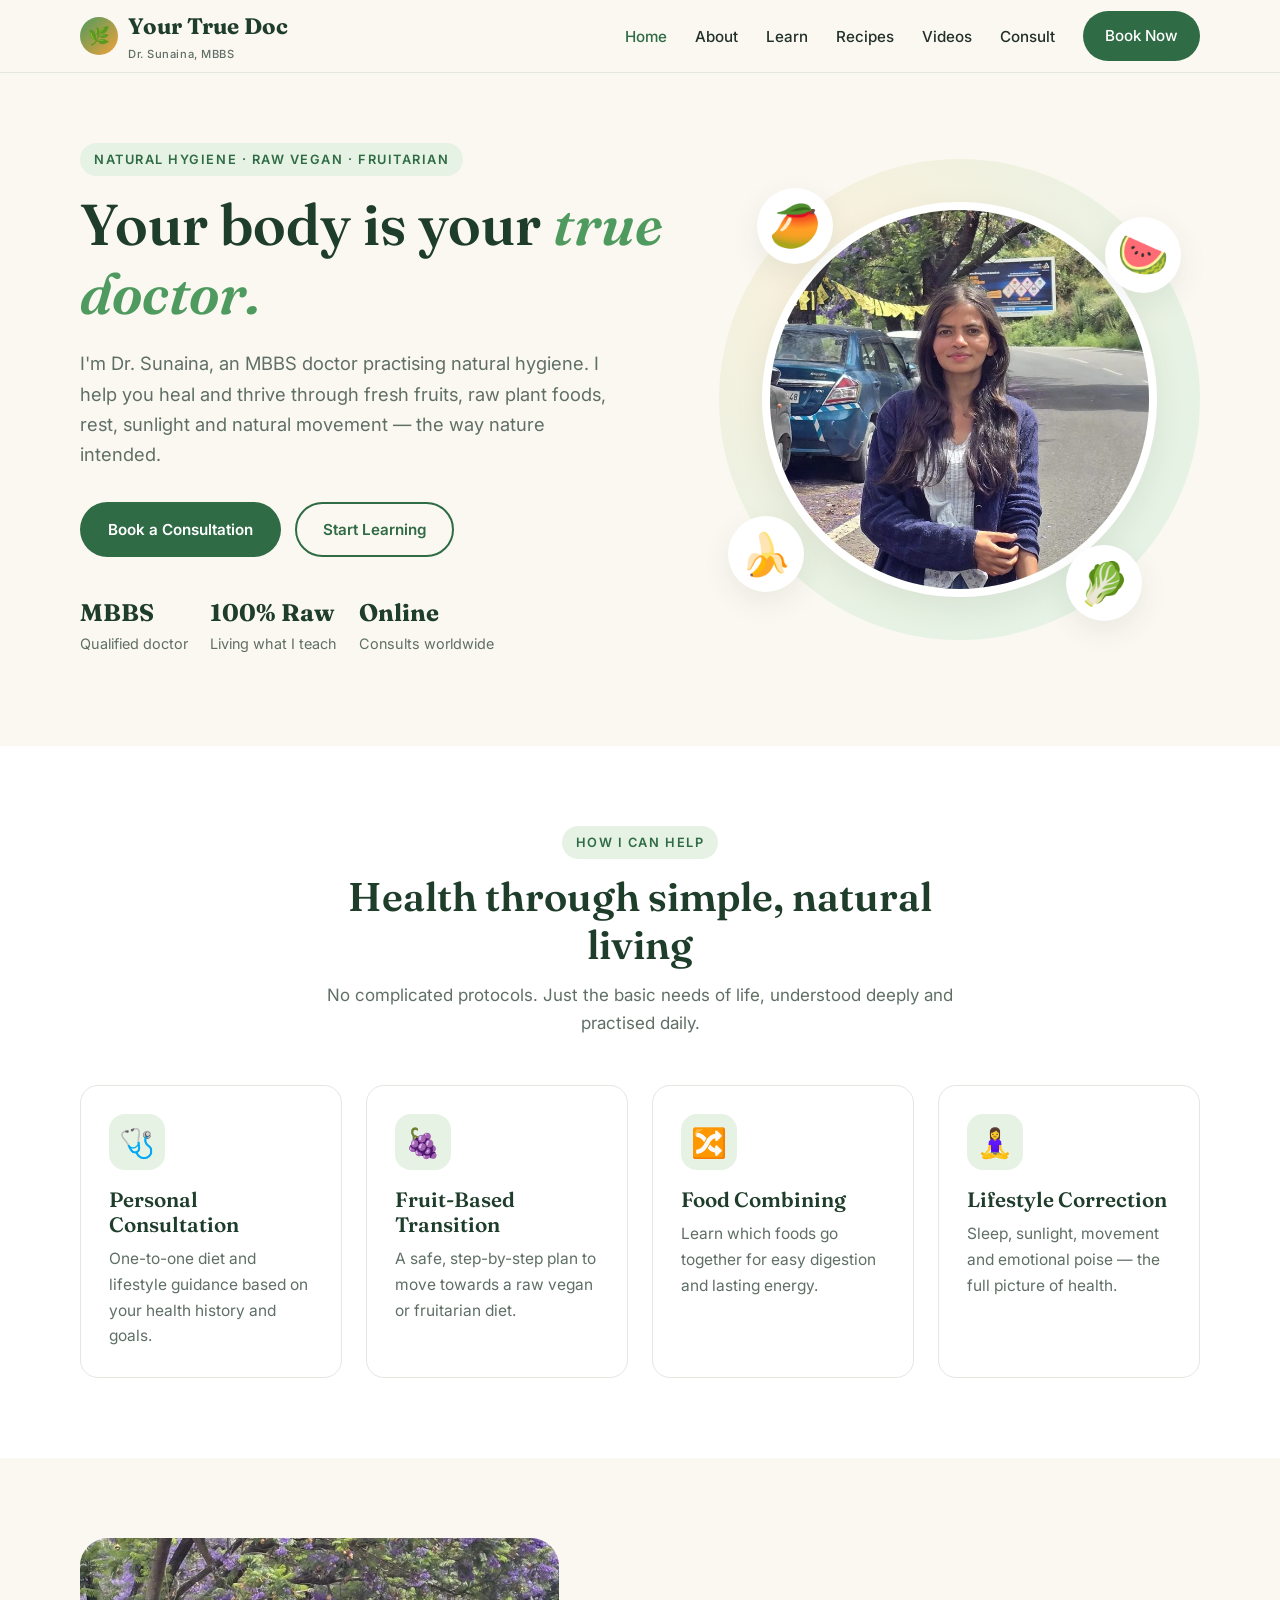
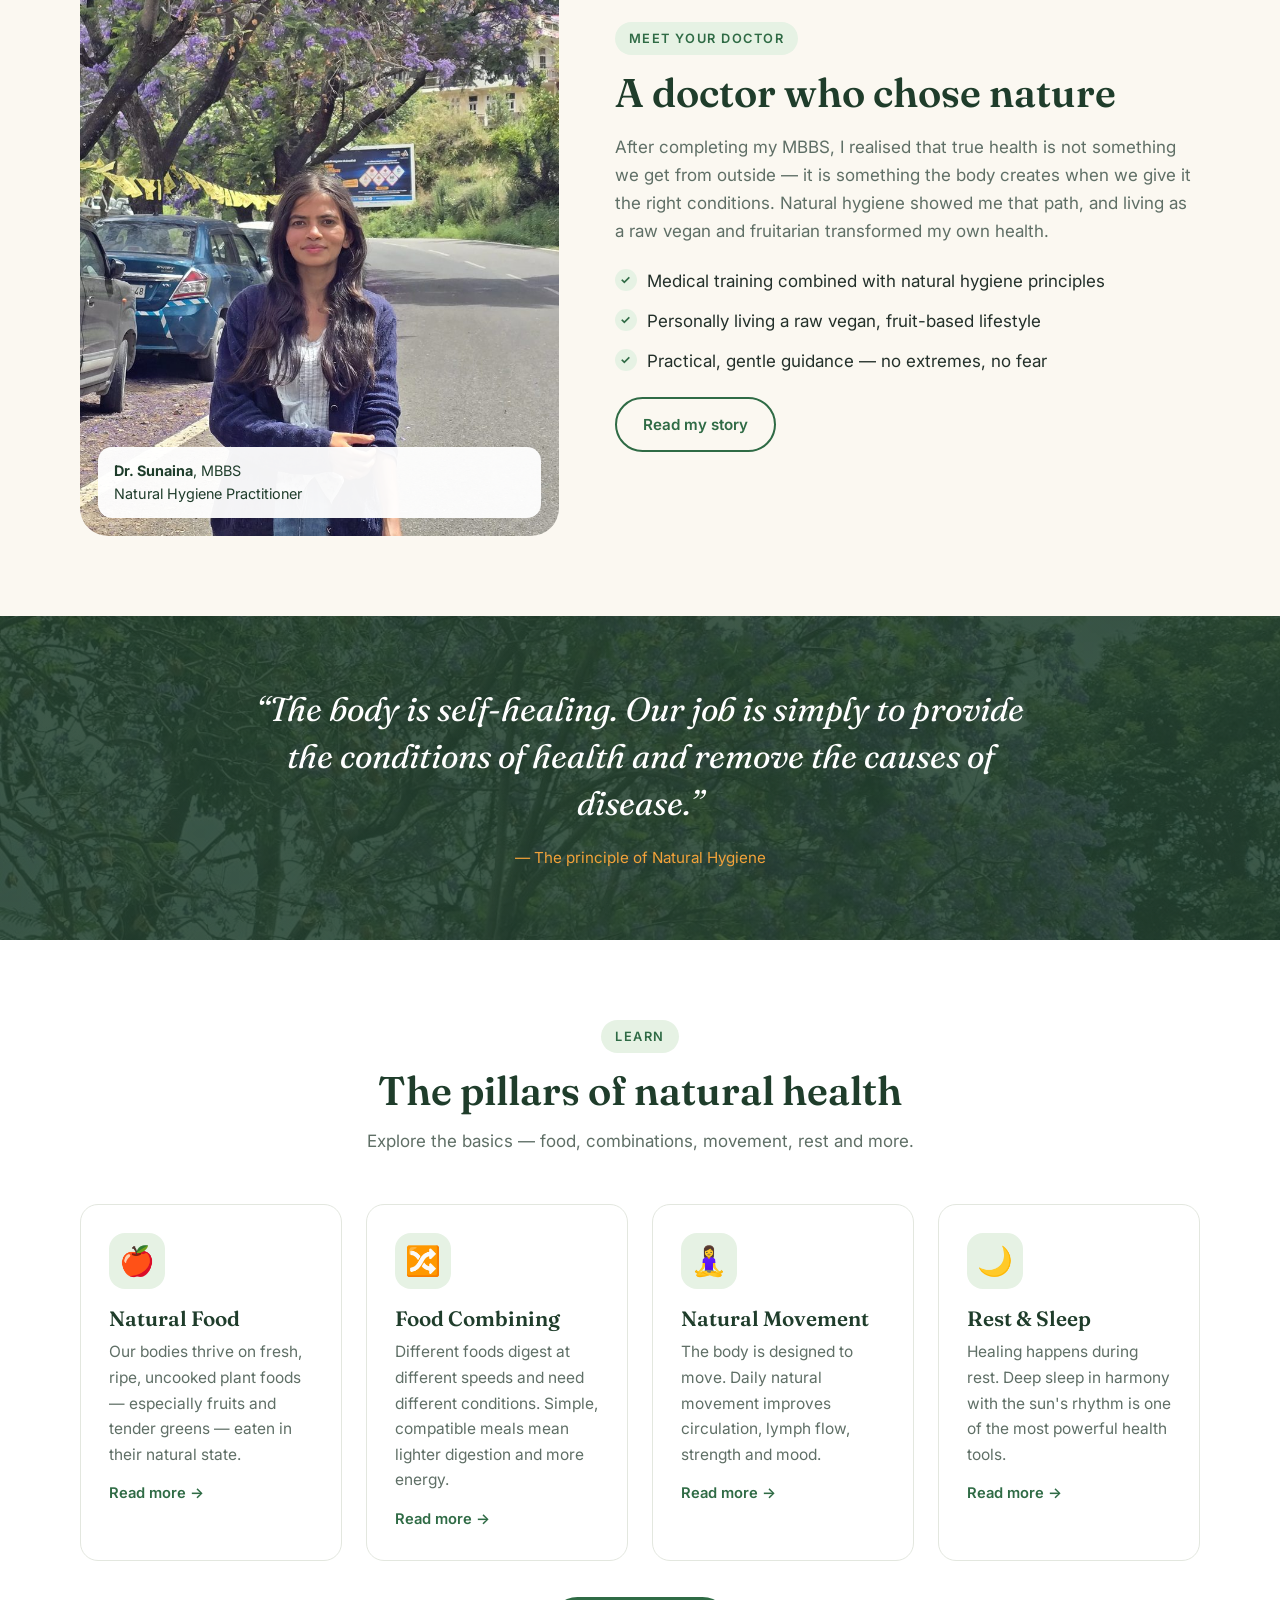
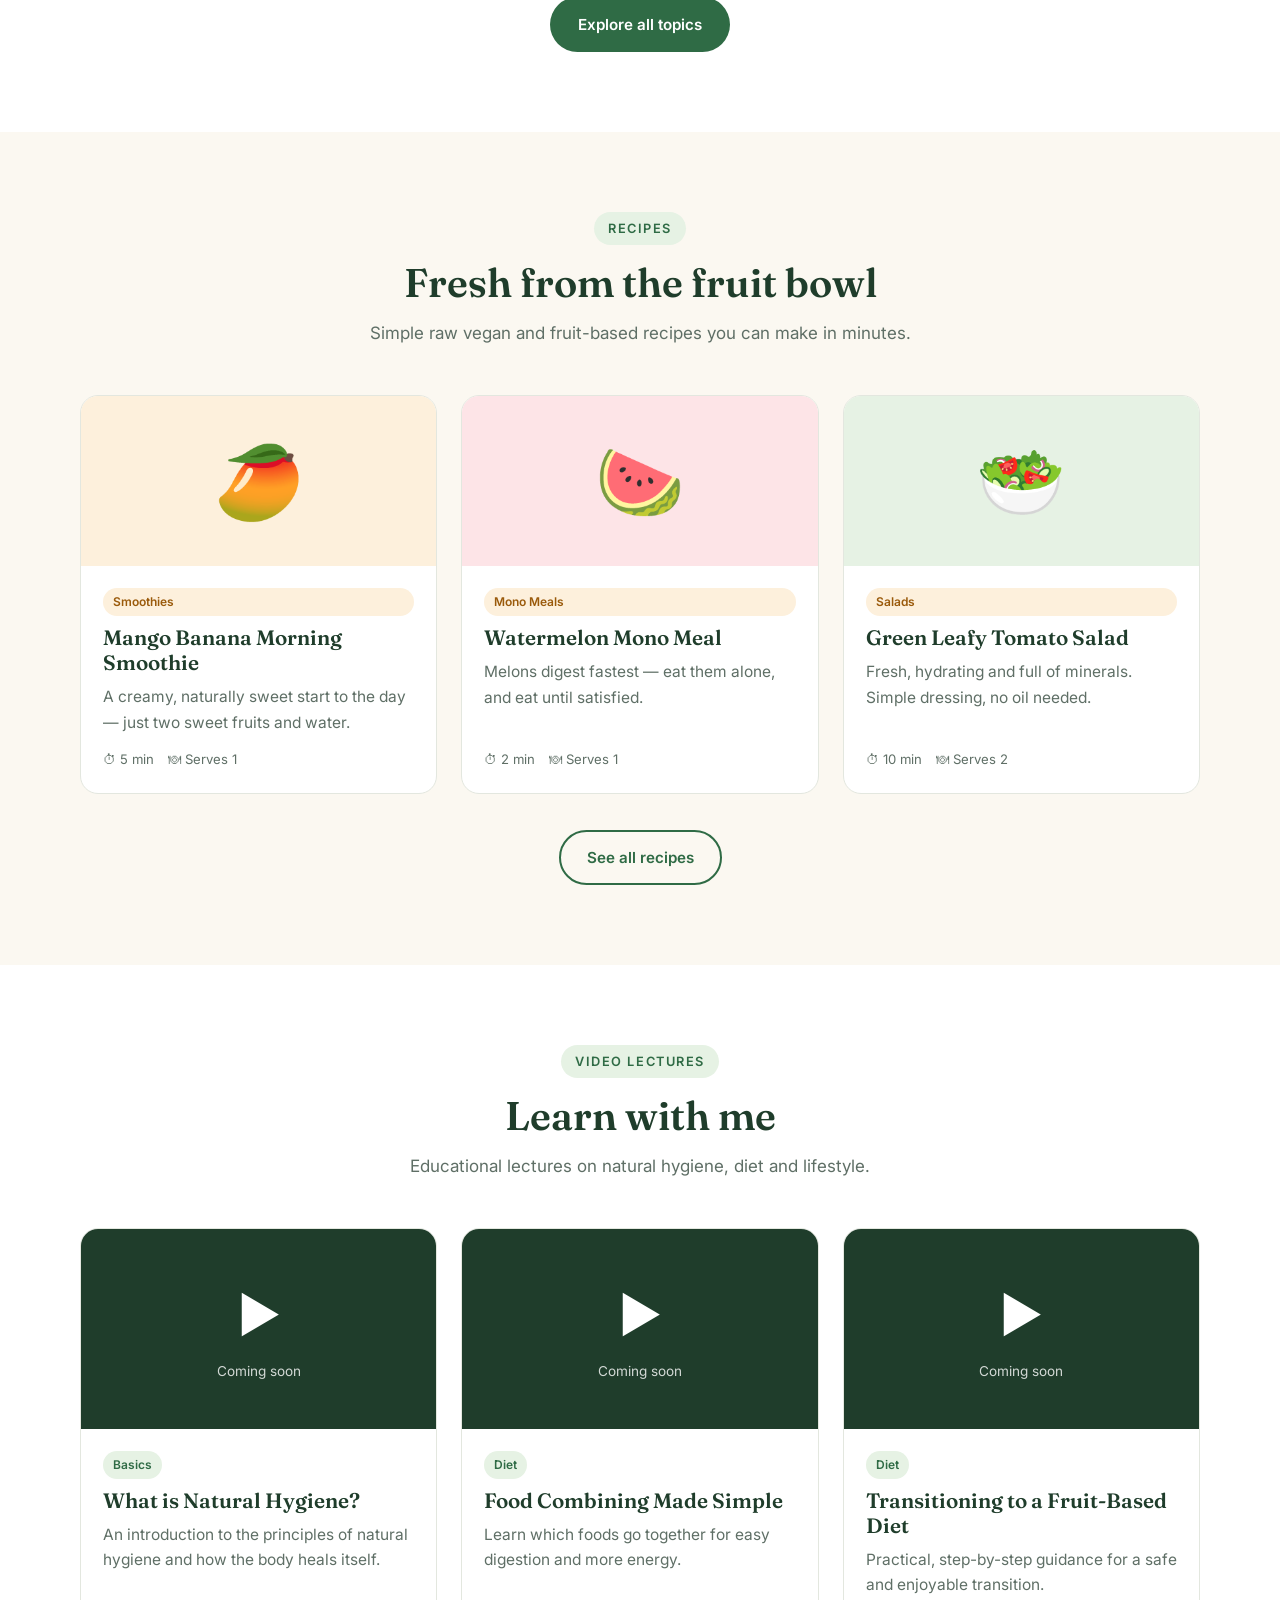
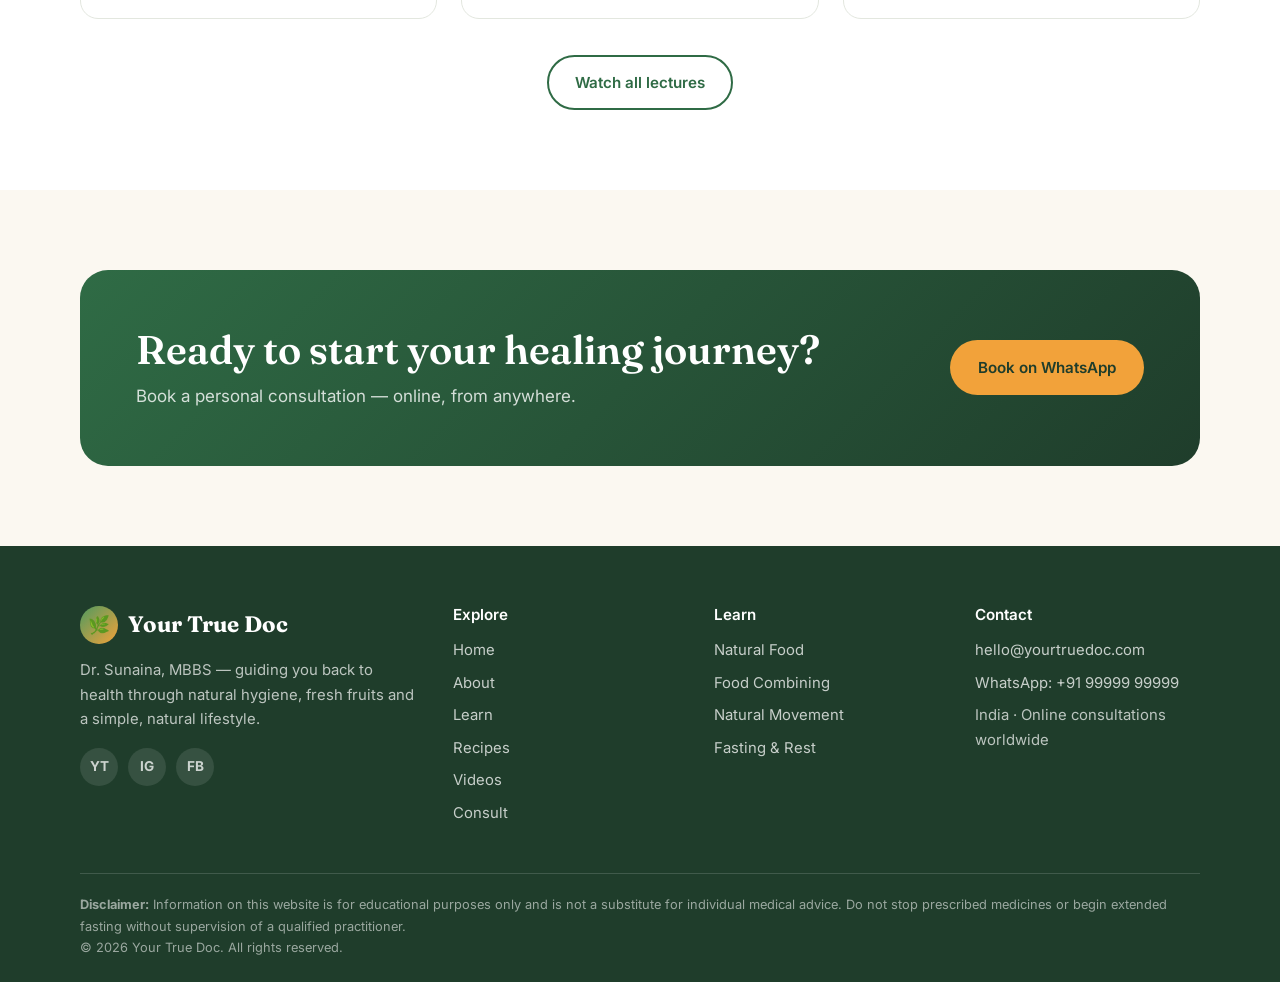
==== index.html @ 09e54a7e "Your True Doc website with GitHub Pages deploy Co-Authored-By: Claude Opus 5.5 <noreply@anthropic.co" ====
<!DOCTYPE html>
<html lang="en">
<head>
<meta charset="UTF-8">
<meta name="viewport" content="width=device-width, initial-scale=1.0">
<title>Your True Doc — Dr. Sunaina | Natural Hygiene & Raw Vegan Living</title>
<meta name="description" content="Dr. Sunaina, MBBS — natural hygiene practitioner guiding you to health with fruits, raw vegan food, food combining and a natural lifestyle.">
<meta property="og:title" content="Your True Doc — Dr. Sunaina | Natural Hygiene & Raw Vegan Living">
<meta property="og:description" content="Dr. Sunaina, MBBS — natural hygiene practitioner guiding you to health with fruits, raw vegan food, food combining and a natural lifestyle.">
<meta property="og:image" content="assets/sunaina.jpg">
<link rel="icon" href="data:image/svg+xml,<svg xmlns=%22http://www.w3.org/2000/svg%22 viewBox=%220 0 100 100%22><text y=%22.9em%22 font-size=%2290%22>🌿</text></svg>">
<link rel="preconnect" href="https://fonts.googleapis.com">
<link rel="preconnect" href="https://fonts.gstatic.com" crossorigin>
<link href="https://fonts.googleapis.com/css2?family=Fraunces:ital,opsz,wght@0,9..144,500;0,9..144,600;0,9..144,700;1,9..144,500&family=Inter:wght@400;500;600;700&display=swap" rel="stylesheet">
<link rel="stylesheet" href="css/style.css">
</head>
<body data-page="home">
<header id="site-header"></header>

<section class="hero">
  <div class="container hero-grid">
    <div>
      <span class="eyebrow">Natural Hygiene · Raw Vegan · Fruitarian</span>
      <h1>Your body is your <span>true doctor.</span></h1>
      <p class="lead">I'm Dr. Sunaina, an MBBS doctor practising natural hygiene. I help you heal and thrive through fresh fruits, raw plant foods, rest, sunlight and natural movement — the way nature intended.</p>
      <div class="hero-actions">
        <a data-wa class="btn btn-primary">Book a Consultation</a>
        <a href="learn.html" class="btn btn-outline">Start Learning</a>
      </div>
      <div class="hero-badges">
        <div><strong>MBBS</strong>Qualified doctor</div>
        <div><strong>100% Raw</strong>Living what I teach</div>
        <div><strong>Online</strong>Consults worldwide</div>
      </div>
    </div>
    <div class="hero-art">
      <img src="assets/sunaina-round.jpg" alt="Dr. Sunaina" style="width:82%;aspect-ratio:1;object-fit:cover;border-radius:50%;border:8px solid #fff;box-shadow:var(--shadow)">
      <div class="floating">🥭</div>
      <div class="floating">🍉</div>
      <div class="floating">🍌</div>
      <div class="floating">🥬</div>
    </div>
  </div>
</section>

<section class="section alt">
  <div class="container">
    <div class="section-head">
      <span class="eyebrow">How I can help</span>
      <h2>Health through simple, natural living</h2>
      <p>No complicated protocols. Just the basic needs of life, understood deeply and practised daily.</p>
    </div>
    <div class="grid grid-4">
      <div class="card"><div class="icon">🩺</div><h3>Personal Consultation</h3><p>One-to-one diet and lifestyle guidance based on your health history and goals.</p></div>
      <div class="card"><div class="icon">🍇</div><h3>Fruit-Based Transition</h3><p>A safe, step-by-step plan to move towards a raw vegan or fruitarian diet.</p></div>
      <div class="card"><div class="icon">🔀</div><h3>Food Combining</h3><p>Learn which foods go together for easy digestion and lasting energy.</p></div>
      <div class="card"><div class="icon">🧘‍♀️</div><h3>Lifestyle Correction</h3><p>Sleep, sunlight, movement and emotional poise — the full picture of health.</p></div>
    </div>
  </div>
</section>

<section class="section">
  <div class="container split">
    <div class="portrait"><img src="assets/sunaina.jpg" alt="Dr. Sunaina under jacaranda trees">
      <div class="tag"><strong>Dr. Sunaina</strong>, MBBS<br>Natural Hygiene Practitioner</div>
    </div>
    <div>
      <span class="eyebrow">Meet your doctor</span>
      <h2>A doctor who chose nature</h2>
      <p style="margin-top:16px">After completing my MBBS, I realised that true health is not something we get from outside — it is something the body creates when we give it the right conditions. Natural hygiene showed me that path, and living as a raw vegan and fruitarian transformed my own health.</p>
      <ul class="checklist">
        <li>Medical training combined with natural hygiene principles</li>
        <li>Personally living a raw vegan, fruit-based lifestyle</li>
        <li>Practical, gentle guidance — no extremes, no fear</li>
      </ul>
      <a href="about.html" class="btn btn-outline">Read my story</a>
    </div>
  </div>
</section>

<section class="quote-band" style="background:linear-gradient(rgba(31,61,43,.86),rgba(31,61,43,.86)),url(assets/jacaranda.jpg) center/cover">
  <div class="container">
    <blockquote>“The body is self-healing. Our job is simply to provide the conditions of health and remove the causes of disease.”</blockquote>
    <cite>— The principle of Natural Hygiene</cite>
  </div>
</section>

<section class="section alt">
  <div class="container">
    <div class="section-head">
      <span class="eyebrow">Learn</span>
      <h2>The pillars of natural health</h2>
      <p>Explore the basics — food, combinations, movement, rest and more.</p>
    </div>
    <div class="grid grid-4" id="topic-grid" data-limit="4"></div>
    <div style="text-align:center;margin-top:36px"><a href="learn.html" class="btn btn-primary">Explore all topics</a></div>
  </div>
</section>

<section class="section">
  <div class="container">
    <div class="section-head">
      <span class="eyebrow">Recipes</span>
      <h2>Fresh from the fruit bowl</h2>
      <p>Simple raw vegan and fruit-based recipes you can make in minutes.</p>
    </div>
    <div class="grid grid-3" id="recipe-grid" data-limit="3"></div>
    <div style="text-align:center;margin-top:36px"><a href="recipes.html" class="btn btn-outline">See all recipes</a></div>
  </div>
</section>

<section class="section alt">
  <div class="container">
    <div class="section-head">
      <span class="eyebrow">Video lectures</span>
      <h2>Learn with me</h2>
      <p>Educational lectures on natural hygiene, diet and lifestyle.</p>
    </div>
    <div class="grid grid-3" id="video-grid" data-limit="3"></div>
    <div style="text-align:center;margin-top:36px"><a href="videos.html" class="btn btn-outline">Watch all lectures</a></div>
  </div>
</section>

<section class="section">
  <div class="container">
    <div class="cta">
      <div><h2>Ready to start your healing journey?</h2><p>Book a personal consultation — online, from anywhere.</p></div>
      <a data-wa class="btn btn-mango">Book on WhatsApp</a>
    </div>
  </div>
</section>

<footer id="site-footer"></footer>
<script src="js/content.js"></script>
<script src="js/main.js"></script>
</body>
</html>
---- css/style.css ----
:root {
  --green-900: #1f3d2b;
  --green-700: #2f6b45;
  --green-500: #4f9a5f;
  --green-100: #e6f2e4;
  --mango: #f2a23a;
  --mango-100: #fdf0dc;
  --berry: #c2415d;
  --cream: #fbf8f1;
  --white: #ffffff;
  --ink: #23302a;
  --muted: #5f6f66;
  --line: #e3e7df;
  --radius: 18px;
  --shadow: 0 10px 30px rgba(31, 61, 43, 0.08);
  --max: 1160px;
}

* { box-sizing: border-box; margin: 0; padding: 0; }
html { scroll-behavior: smooth; }
body {
  font-family: "Inter", system-ui, -apple-system, sans-serif;
  color: var(--ink);
  background: var(--cream);
  line-height: 1.65;
  font-size: 17px;
}
img { max-width: 100%; display: block; }
a { color: var(--green-700); text-decoration: none; }
a:hover { color: var(--green-900); }
h1, h2, h3, h4 { font-family: "Fraunces", Georgia, serif; color: var(--green-900); line-height: 1.2; font-weight: 600; }
h1 { font-size: clamp(2.2rem, 5vw, 3.6rem); }
h2 { font-size: clamp(1.7rem, 3.5vw, 2.5rem); }
h3 { font-size: 1.3rem; }
p { color: var(--muted); }

.container { max-width: var(--max); margin: 0 auto; padding: 0 20px; }
.section { padding: 80px 0; }
.section.alt { background: var(--white); }
.section-head { text-align: center; max-width: 680px; margin: 0 auto 48px; }
.section-head p { margin-top: 12px; }
.eyebrow {
  display: inline-block; font-size: 0.8rem; letter-spacing: 0.12em; text-transform: uppercase;
  color: var(--green-700); background: var(--green-100); padding: 6px 14px; border-radius: 999px; margin-bottom: 14px; font-weight: 600;
}

/* Header */
.site-header {
  position: sticky; top: 0; z-index: 50; background: rgba(251, 248, 241, 0.92);
  backdrop-filter: blur(10px); border-bottom: 1px solid var(--line);
}
.nav { display: flex; align-items: center; justify-content: space-between; height: 72px; }
.logo { display: flex; align-items: center; gap: 10px; font-family: "Fraunces", serif; font-size: 1.4rem; font-weight: 700; color: var(--green-900); }
.logo-mark {
  width: 38px; height: 38px; border-radius: 50%; display: grid; place-items: center;
  background: linear-gradient(135deg, var(--green-500), var(--mango)); color: #fff; font-size: 1.1rem;
}
.logo small { display: block; font-family: "Inter", sans-serif; font-size: 0.7rem; font-weight: 500; color: var(--muted); letter-spacing: 0.05em; }
.nav-links { display: flex; gap: 28px; list-style: none; align-items: center; }
.nav-links a { color: var(--ink); font-weight: 500; font-size: 0.95rem; }
.nav-links a.active, .nav-links a:hover { color: var(--green-700); }
.nav-toggle { display: none; background: none; border: 0; font-size: 1.6rem; cursor: pointer; color: var(--green-900); }

/* Buttons */
.btn {
  display: inline-flex; align-items: center; gap: 8px; padding: 13px 26px; border-radius: 999px;
  font-weight: 600; font-size: 0.95rem; border: 2px solid transparent; cursor: pointer; transition: 0.2s; font-family: inherit;
}
.btn-primary { background: var(--green-700); color: #fff; }
.btn-primary:hover { background: var(--green-900); color: #fff; }
.btn-outline { border-color: var(--green-700); color: var(--green-700); background: transparent; }
.btn-outline:hover { background: var(--green-700); color: #fff; }
.btn-mango { background: var(--mango); color: var(--green-900); }
.btn-mango:hover { background: #e08f22; color: var(--green-900); }

/* Hero */
.hero { padding: 70px 0 90px; overflow: hidden; }
.hero-grid { display: grid; grid-template-columns: 1.1fr 0.9fr; gap: 50px; align-items: center; }
.hero h1 span { color: var(--green-500); font-style: italic; }
.hero p.lead { font-size: 1.15rem; margin: 20px 0 32px; max-width: 540px; }
.hero-actions { display: flex; gap: 14px; flex-wrap: wrap; }
.hero-badges { display: flex; gap: 22px; margin-top: 36px; flex-wrap: wrap; }
.hero-badges div { font-size: 0.9rem; color: var(--muted); }
.hero-badges strong { display: block; font-family: "Fraunces", serif; font-size: 1.5rem; color: var(--green-900); }
.hero-art {
  position: relative; aspect-ratio: 1; border-radius: 50%;
  background: radial-gradient(circle at 30% 30%, var(--mango-100), var(--green-100) 70%);
  display: grid; place-items: center;
}
.hero-art .big { font-size: clamp(6rem, 16vw, 11rem); }
.floating {
  position: absolute; font-size: 2.6rem; background: #fff; width: 76px; height: 76px; border-radius: 50%;
  display: grid; place-items: center; box-shadow: var(--shadow); animation: float 5s ease-in-out infinite;
}
.floating:nth-child(2) { top: 6%; left: 8%; }
.floating:nth-child(3) { top: 12%; right: 4%; animation-delay: 1s; }
.floating:nth-child(4) { bottom: 10%; left: 2%; animation-delay: 2s; }
.floating:nth-child(5) { bottom: 4%; right: 12%; animation-delay: 3s; }
@keyframes float { 0%, 100% { transform: translateY(0); } 50% { transform: translateY(-12px); } }

/* Page hero */
.page-hero { padding: 64px 0 48px; text-align: center; background: linear-gradient(180deg, var(--green-100), var(--cream)); }
.page-hero p { max-width: 640px; margin: 14px auto 0; font-size: 1.1rem; }

/* Cards */
.grid { display: grid; gap: 24px; }
.grid-3 { grid-template-columns: repeat(3, 1fr); }
.grid-4 { grid-template-columns: repeat(4, 1fr); }
.grid-2 { grid-template-columns: repeat(2, 1fr); }
.card {
  background: var(--white); border: 1px solid var(--line); border-radius: var(--radius); padding: 28px;
  transition: transform 0.2s, box-shadow 0.2s;
}
.card:hover { transform: translateY(-4px); box-shadow: var(--shadow); }
.card .icon {
  width: 56px; height: 56px; border-radius: 16px; display: grid; place-items: center; font-size: 1.8rem;
  background: var(--green-100); margin-bottom: 18px;
}
.card h3 { margin-bottom: 8px; }
.card p { font-size: 0.97rem; }
.card .more { display: inline-block; margin-top: 14px; font-weight: 600; font-size: 0.92rem; }

/* About split */
.split { display: grid; grid-template-columns: 0.9fr 1.1fr; gap: 56px; align-items: center; }
.portrait {
  aspect-ratio: 4 / 5; border-radius: 28px; background: linear-gradient(160deg, var(--green-500), var(--green-900));
  display: grid; place-items: center; color: #fff; text-align: center; position: relative; overflow: hidden;
}
.portrait img { width: 100%; height: 100%; object-fit: cover; }
.portrait .initials { font-family: "Fraunces", serif; font-size: 5rem; }
.portrait .tag {
  position: absolute; bottom: 18px; left: 18px; right: 18px; background: rgba(255,255,255,0.95); color: var(--green-900);
  border-radius: 14px; padding: 12px 16px; font-size: 0.9rem; text-align: left;
}
.checklist { list-style: none; margin: 22px 0; }
.checklist li { padding-left: 32px; position: relative; margin-bottom: 12px; color: var(--ink); }
.checklist li::before {
  content: "✓"; position: absolute; left: 0; top: 2px; width: 22px; height: 22px; border-radius: 50%;
  background: var(--green-100); color: var(--green-700); display: grid; place-items: center; font-size: 0.75rem; font-weight: 700;
}

/* Quote band */
.quote-band { background: var(--green-900); color: #fff; padding: 70px 0; text-align: center; }
.quote-band blockquote { font-family: "Fraunces", serif; font-size: clamp(1.4rem, 3vw, 2.1rem); max-width: 820px; margin: 0 auto; line-height: 1.4; font-style: italic; }
.quote-band cite { display: block; margin-top: 18px; color: var(--mango); font-style: normal; font-size: 0.95rem; }

/* Filters */
.filters { display: flex; gap: 10px; flex-wrap: wrap; justify-content: center; margin-bottom: 36px; }
.chip {
  padding: 9px 18px; border-radius: 999px; border: 1px solid var(--line); background: var(--white);
  cursor: pointer; font-family: inherit; font-size: 0.9rem; color: var(--ink); font-weight: 500;
}
.chip.active, .chip:hover { background: var(--green-700); color: #fff; border-color: var(--green-700); }
.search {
  display: block; width: 100%; max-width: 420px; margin: 0 auto 20px; padding: 13px 20px; border-radius: 999px;
  border: 1px solid var(--line); font-family: inherit; font-size: 1rem; background: var(--white);
}

/* Recipe cards */
.recipe-card { padding: 0; overflow: hidden; cursor: pointer; display: flex; flex-direction: column; }
.recipe-thumb { height: 170px; display: grid; place-items: center; font-size: 4.5rem; }
.recipe-body { padding: 22px; flex: 1; display: flex; flex-direction: column; }
.recipe-meta { display: flex; gap: 14px; font-size: 0.82rem; color: var(--muted); margin-top: auto; padding-top: 14px; }
.badge { display: inline-block; font-size: 0.75rem; font-weight: 600; padding: 4px 10px; border-radius: 999px; background: var(--mango-100); color: #9a5a0b; margin-bottom: 10px; }

/* Modal */
.modal { position: fixed; inset: 0; background: rgba(20, 35, 26, 0.6); display: none; place-items: center; z-index: 100; padding: 20px; }
.modal.open { display: grid; }
.modal-box { background: var(--white); border-radius: 24px; max-width: 680px; width: 100%; max-height: 90vh; overflow-y: auto; position: relative; }
.modal-close { position: absolute; top: 14px; right: 14px; border: 0; background: #fff; width: 40px; height: 40px; border-radius: 50%; font-size: 1.3rem; cursor: pointer; box-shadow: var(--shadow); }
.modal-content { padding: 30px; }
.modal-content h4 { margin: 22px 0 10px; font-size: 1.1rem; }
.modal-content ul, .modal-content ol { padding-left: 22px; color: var(--ink); }
.modal-content li { margin-bottom: 6px; }
.tip { background: var(--green-100); border-radius: 14px; padding: 14px 18px; margin-top: 20px; font-size: 0.95rem; color: var(--green-900); }

/* Learn topics */
.topic { display: grid; grid-template-columns: 90px 1fr; gap: 24px; padding: 32px; }
.topic .icon { width: 90px; height: 90px; font-size: 2.8rem; margin: 0; }
.topic ul { margin-top: 12px; padding-left: 20px; color: var(--ink); }
.topic li { margin-bottom: 6px; }

/* Food combining table */
.table-wrap { overflow-x: auto; border-radius: var(--radius); border: 1px solid var(--line); background: var(--white); }
table { width: 100%; border-collapse: collapse; min-width: 560px; }
th, td { padding: 14px 18px; text-align: left; border-bottom: 1px solid var(--line); font-size: 0.95rem; }
th { background: var(--green-100); color: var(--green-900); font-weight: 600; }
.good { color: var(--green-700); font-weight: 600; }
.ok { color: #b47208; font-weight: 600; }
.bad { color: var(--berry); font-weight: 600; }

/* Videos */
.video-card { padding: 0; overflow: hidden; }
.video-frame { aspect-ratio: 16 / 9; background: var(--green-900); display: grid; place-items: center; color: #fff; font-size: 3rem; }
.video-frame iframe { width: 100%; height: 100%; border: 0; }
.video-body { padding: 20px 22px; }
.video-body .badge { background: var(--green-100); color: var(--green-700); }

/* Steps */
.steps { counter-reset: step; }
.step { position: relative; padding-top: 52px; }
.step::before {
  counter-increment: step; content: counter(step); position: absolute; top: 0; left: 28px;
  width: 42px; height: 42px; border-radius: 50%; background: var(--mango); color: var(--green-900);
  display: grid; place-items: center; font-weight: 700; font-family: "Fraunces", serif; font-size: 1.2rem; transform: translateY(20px);
}
.step.card { padding-top: 78px; }

/* Contact */
.contact-grid { display: grid; grid-template-columns: 1fr 1.2fr; gap: 40px; }
.contact-item { display: flex; gap: 16px; align-items: flex-start; margin-bottom: 22px; }
.contact-item .icon { margin: 0; flex-shrink: 0; }
form .field { margin-bottom: 16px; }
form label { display: block; font-size: 0.9rem; font-weight: 600; margin-bottom: 6px; color: var(--green-900); }
form input, form textarea, form select {
  width: 100%; padding: 13px 16px; border-radius: 12px; border: 1px solid var(--line); font-family: inherit; font-size: 1rem; background: var(--cream);
}
form input:focus, form textarea:focus, form select:focus { outline: 2px solid var(--green-500); border-color: transparent; }
.row-2 { display: grid; grid-template-columns: 1fr 1fr; gap: 14px; }

/* CTA */
.cta {
  background: linear-gradient(135deg, var(--green-700), var(--green-900)); border-radius: 28px; padding: 56px; color: #fff;
  display: flex; justify-content: space-between; align-items: center; gap: 30px; flex-wrap: wrap;
}
.cta h2 { color: #fff; }
.cta p { color: rgba(255,255,255,0.8); margin-top: 8px; }

/* Newsletter */
.newsletter { display: flex; gap: 10px; max-width: 460px; margin: 24px auto 0; }
.newsletter input { flex: 1; padding: 13px 20px; border-radius: 999px; border: 1px solid var(--line); font-family: inherit; font-size: 1rem; }

/* Footer */
.site-footer { background: var(--green-900); color: rgba(255,255,255,0.75); padding: 60px 0 24px; margin-top: 0; }
.footer-grid { display: grid; grid-template-columns: 1.5fr 1fr 1fr 1fr; gap: 36px; }
.site-footer h4 { color: #fff; font-family: "Inter", sans-serif; font-size: 0.95rem; margin-bottom: 14px; }
.site-footer a { color: rgba(255,255,255,0.75); display: block; margin-bottom: 8px; font-size: 0.93rem; }
.site-footer a:hover { color: var(--mango); }
.site-footer p { color: rgba(255,255,255,0.7); font-size: 0.93rem; }
.site-footer .logo { color: #fff; margin-bottom: 14px; }
.disclaimer { border-top: 1px solid rgba(255,255,255,0.15); margin-top: 40px; padding-top: 20px; font-size: 0.8rem; color: rgba(255,255,255,0.55); }
.socials { display: flex; gap: 10px; margin-top: 16px; }
.socials a { width: 38px; height: 38px; border-radius: 50%; background: rgba(255,255,255,0.1); display: grid; place-items: center; margin: 0; font-size: 0.85rem; font-weight: 700; }

.empty { text-align: center; padding: 40px; color: var(--muted); grid-column: 1 / -1; }
.toast { position: fixed; bottom: 24px; left: 50%; transform: translateX(-50%); background: var(--green-900); color: #fff; padding: 14px 24px; border-radius: 999px; box-shadow: var(--shadow); display: none; z-index: 200; }
.toast.show { display: block; }

/* Responsive */
@media (max-width: 960px) {
  .grid-4 { grid-template-columns: repeat(2, 1fr); }
  .grid-3 { grid-template-columns: repeat(2, 1fr); }
  .hero-grid, .split, .contact-grid { grid-template-columns: 1fr; }
  .hero-art { max-width: 380px; margin: 0 auto; width: 100%; }
  .footer-grid { grid-template-columns: 1fr 1fr; }
}
@media (max-width: 760px) {
  .nav-toggle { display: block; }
  .nav-links {
    position: absolute; top: 72px; left: 0; right: 0; flex-direction: column; background: var(--cream);
    padding: 20px; gap: 16px; border-bottom: 1px solid var(--line); display: none;
  }
  .nav-links.open { display: flex; }
  .section { padding: 60px 0; }
  .grid-2, .grid-3, .grid-4 { grid-template-columns: 1fr; }
  .topic { grid-template-columns: 1fr; padding: 24px; }
  .cta { padding: 36px 24px; }
  .row-2 { grid-template-columns: 1fr; }
  .footer-grid { grid-template-columns: 1fr; }
  .newsletter { flex-direction: column; }
}
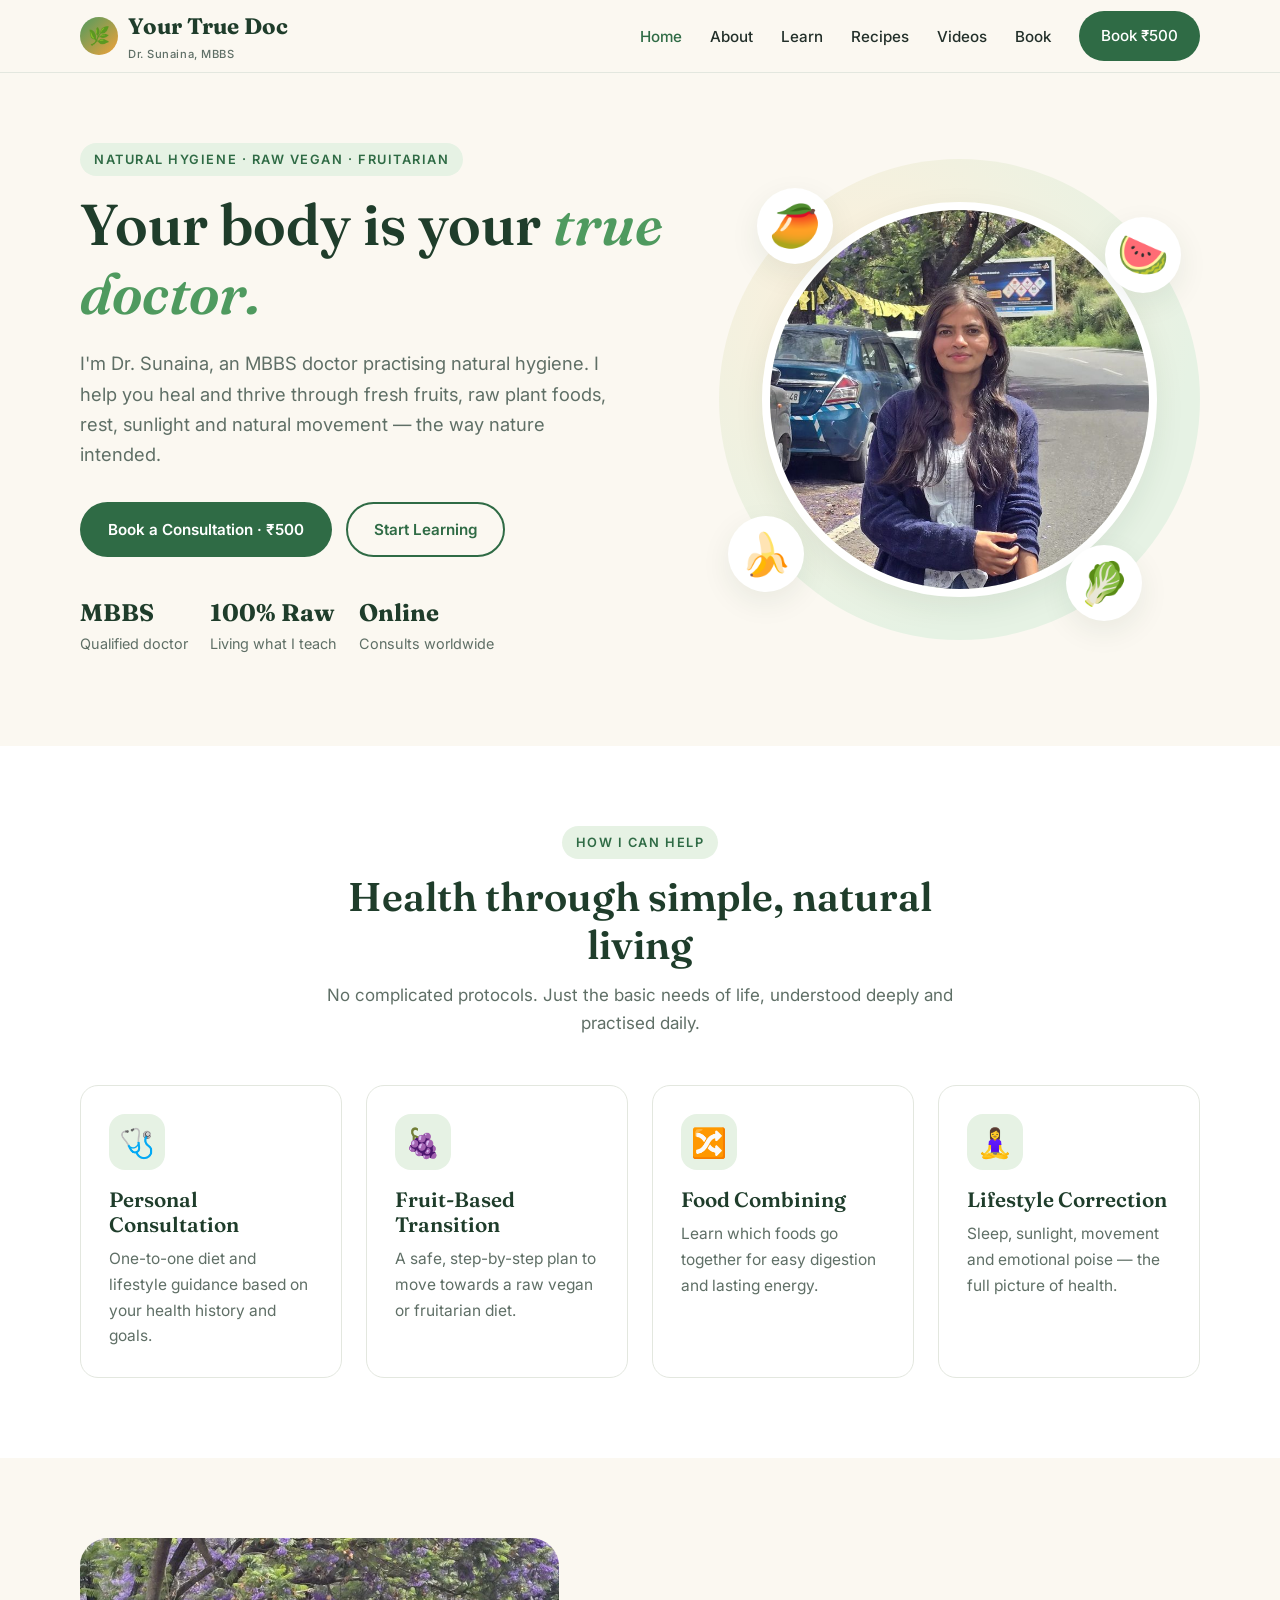
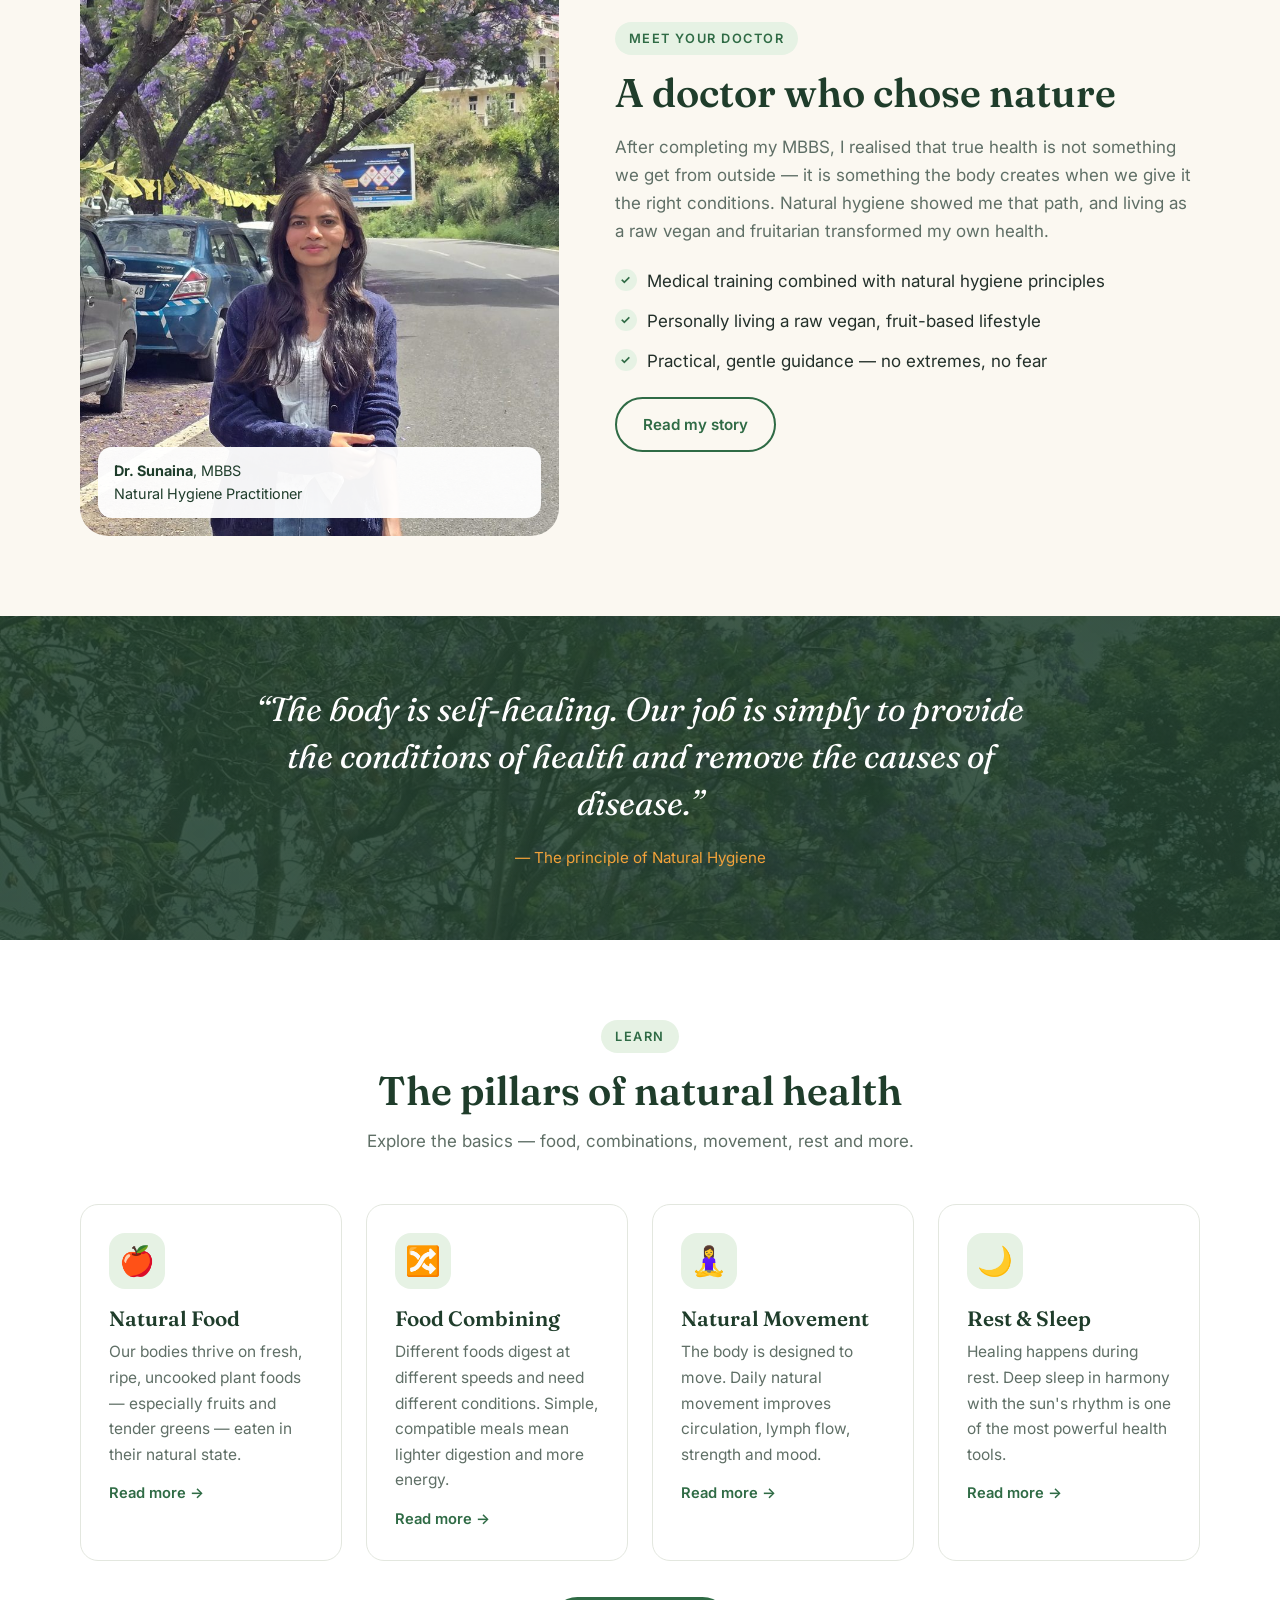
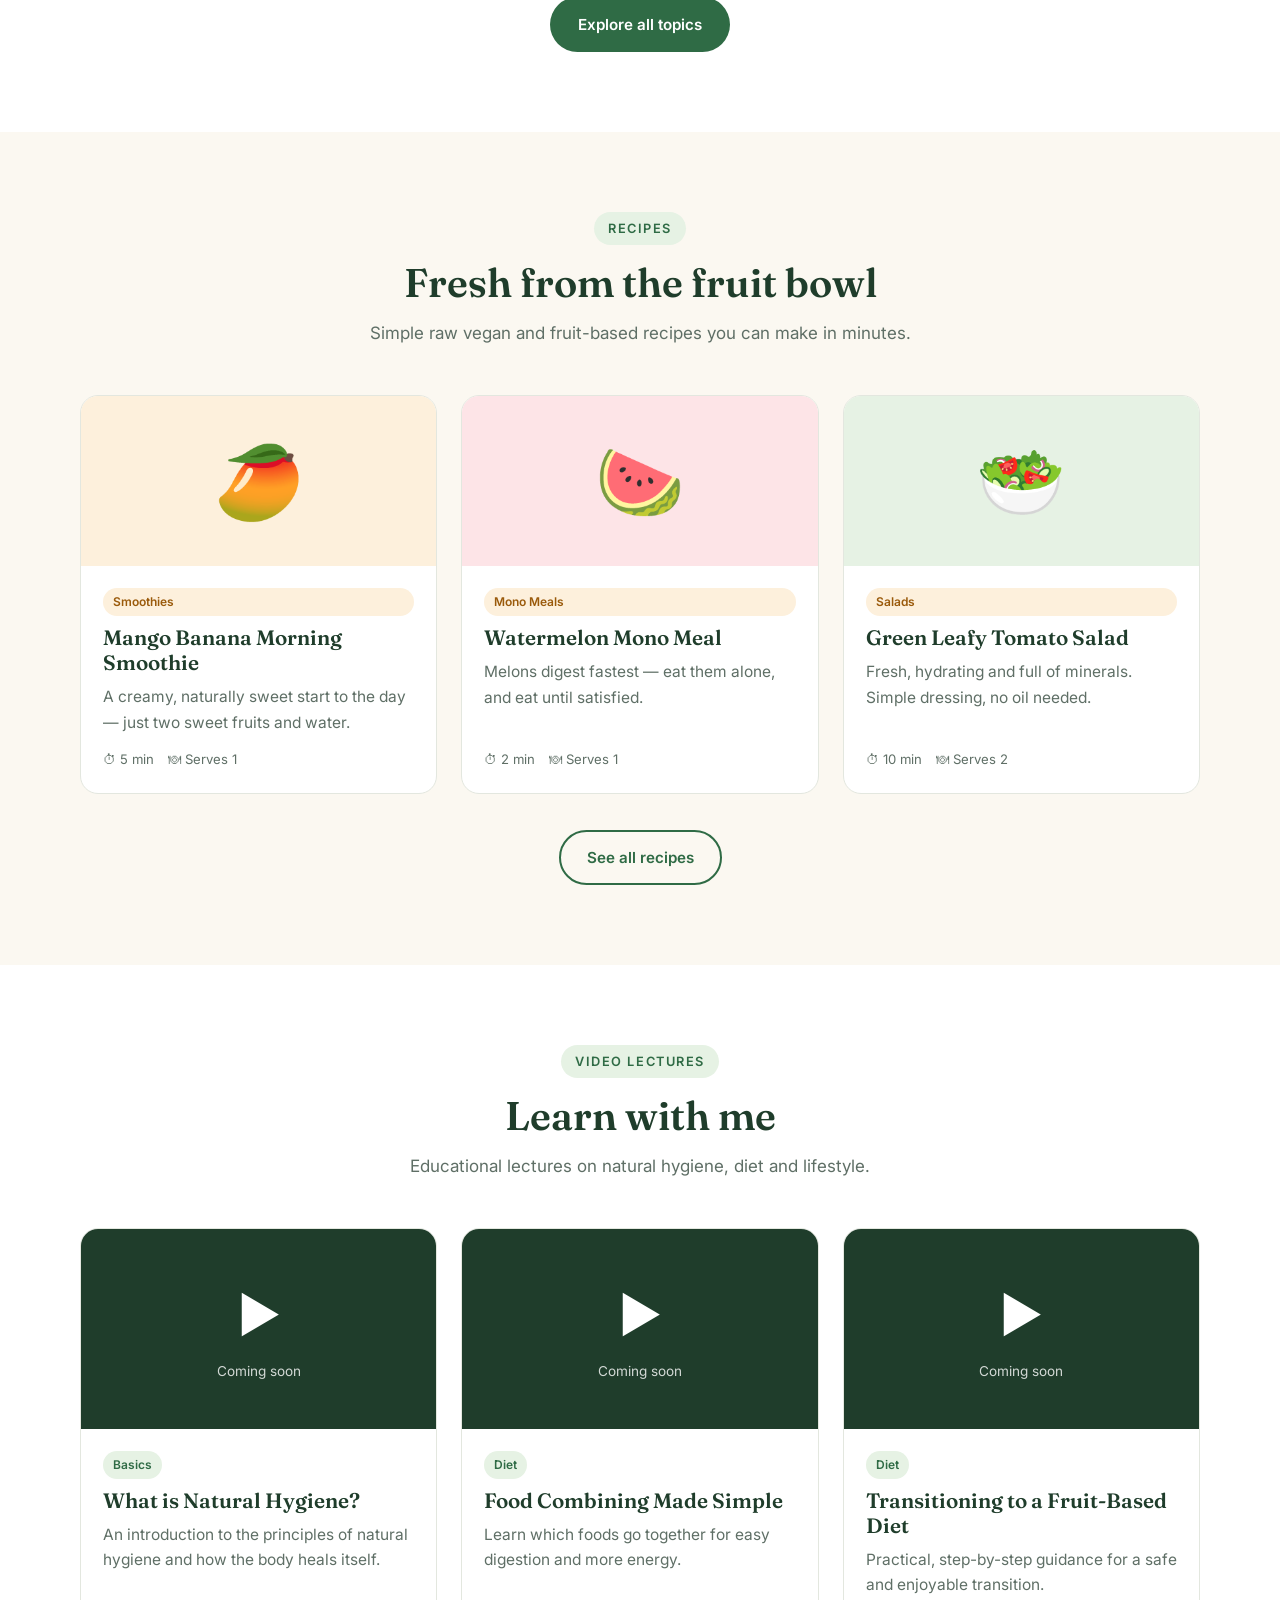
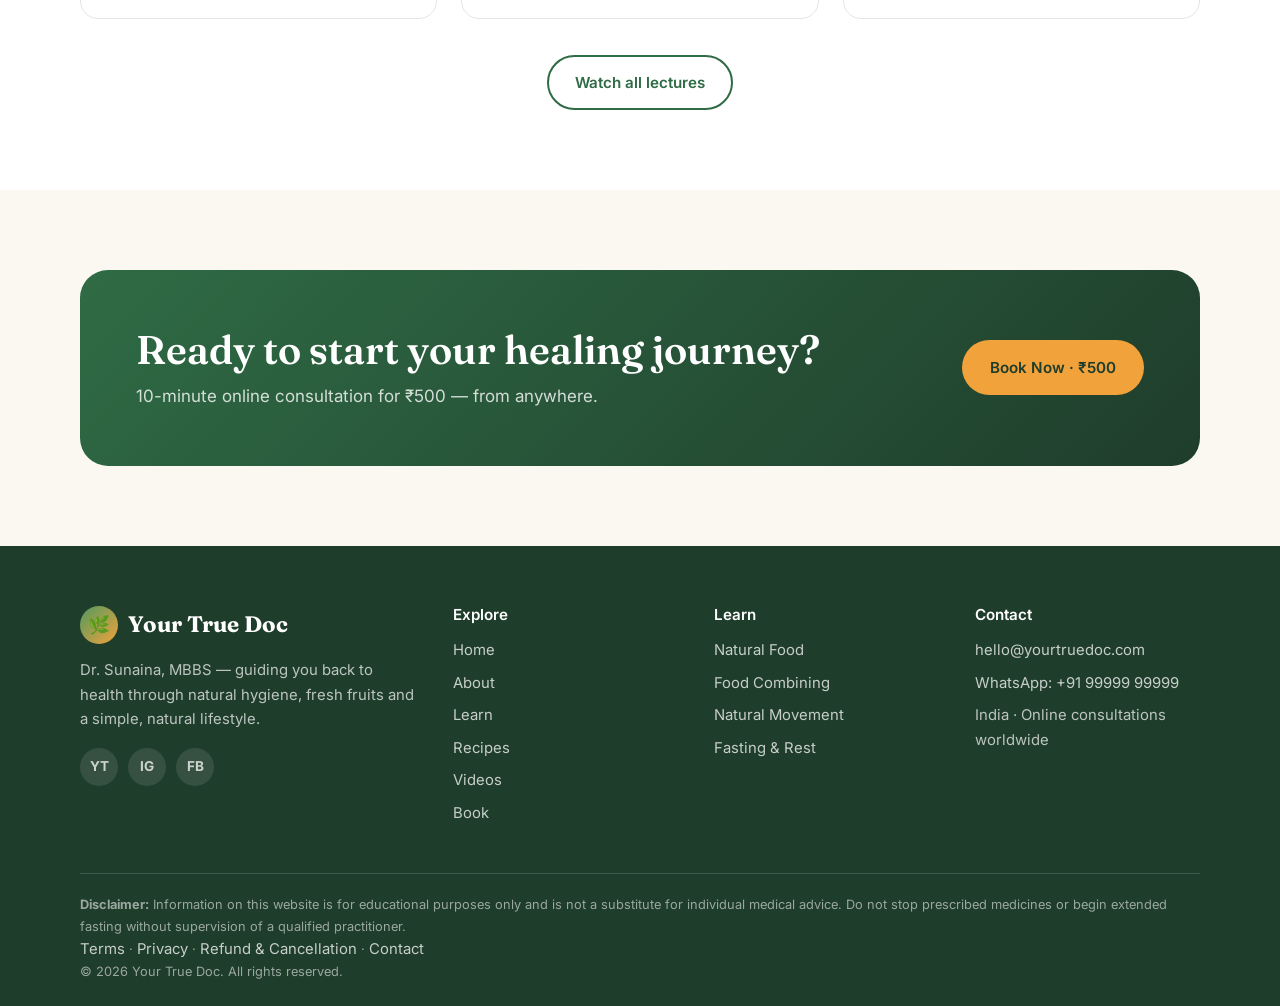
==== commit 909efad4: "Add ₹500 10-minute consultation booking with Razorpay payment, policies page Co-Authored-By: Claude " ====
--- a/index.html
+++ b/index.html
@@ -24,7 +24,7 @@
       <h1>Your body is your <span>true doctor.</span></h1>
       <p class="lead">I'm Dr. Sunaina, an MBBS doctor practising natural hygiene. I help you heal and thrive through fresh fruits, raw plant foods, rest, sunlight and natural movement — the way nature intended.</p>
       <div class="hero-actions">
-        <a data-wa class="btn btn-primary">Book a Consultation</a>
+        <a href="book.html" class="btn btn-primary">Book a Consultation · ₹500</a>
         <a href="learn.html" class="btn btn-outline">Start Learning</a>
       </div>
       <div class="hero-badges">
@@ -124,8 +124,8 @@
 <section class="section">
   <div class="container">
     <div class="cta">
-      <div><h2>Ready to start your healing journey?</h2><p>Book a personal consultation — online, from anywhere.</p></div>
-      <a data-wa class="btn btn-mango">Book on WhatsApp</a>
+      <div><h2>Ready to start your healing journey?</h2><p>10-minute online consultation for ₹500 — from anywhere.</p></div>
+      <a href="book.html" class="btn btn-mango">Book Now · ₹500</a>
     </div>
   </div>
 </section>
--- a/css/style.css
+++ b/css/style.css
@@ -269,3 +269,25 @@
   .footer-grid { grid-template-columns: 1fr; }
   .newsletter { flex-direction: column; }
 }
+
+/* Booking */
+.book-grid { display: grid; grid-template-columns: 0.9fr 1.1fr; gap: 48px; align-items: start; }
+.price-card { border: 2px solid var(--green-500); padding: 34px; }
+.price-card h2 { font-size: 1.6rem; margin-top: 4px; }
+.price { font-family: "Fraunces", serif; font-size: 3.2rem; color: var(--green-900); font-weight: 700; margin: 10px 0 0; }
+.price small { font-family: "Inter", sans-serif; font-size: 1rem; color: var(--muted); font-weight: 500; margin-left: 6px; }
+.price-card .checklist { margin: 18px 0 26px; }
+.secure { font-size: 0.82rem; text-align: center; margin-top: 12px; }
+.how { margin-top: 22px; }
+.how-step { display: flex; gap: 18px; margin-bottom: 22px; }
+.how-step > span {
+  flex-shrink: 0; width: 42px; height: 42px; border-radius: 50%; background: var(--mango); color: var(--green-900);
+  display: grid; place-items: center; font-weight: 700; font-family: "Fraunces", serif; font-size: 1.2rem;
+}
+.how-step h3 { margin-bottom: 4px; }
+.policy { max-width: 820px; display: grid; gap: 24px; }
+.policy h2 { font-size: 1.6rem; margin-bottom: 12px; }
+.policy ul { padding-left: 20px; color: var(--ink); }
+.policy li { margin-bottom: 8px; }
+.policy p { margin-bottom: 6px; }
+@media (max-width: 960px) { .book-grid { grid-template-columns: 1fr; } }
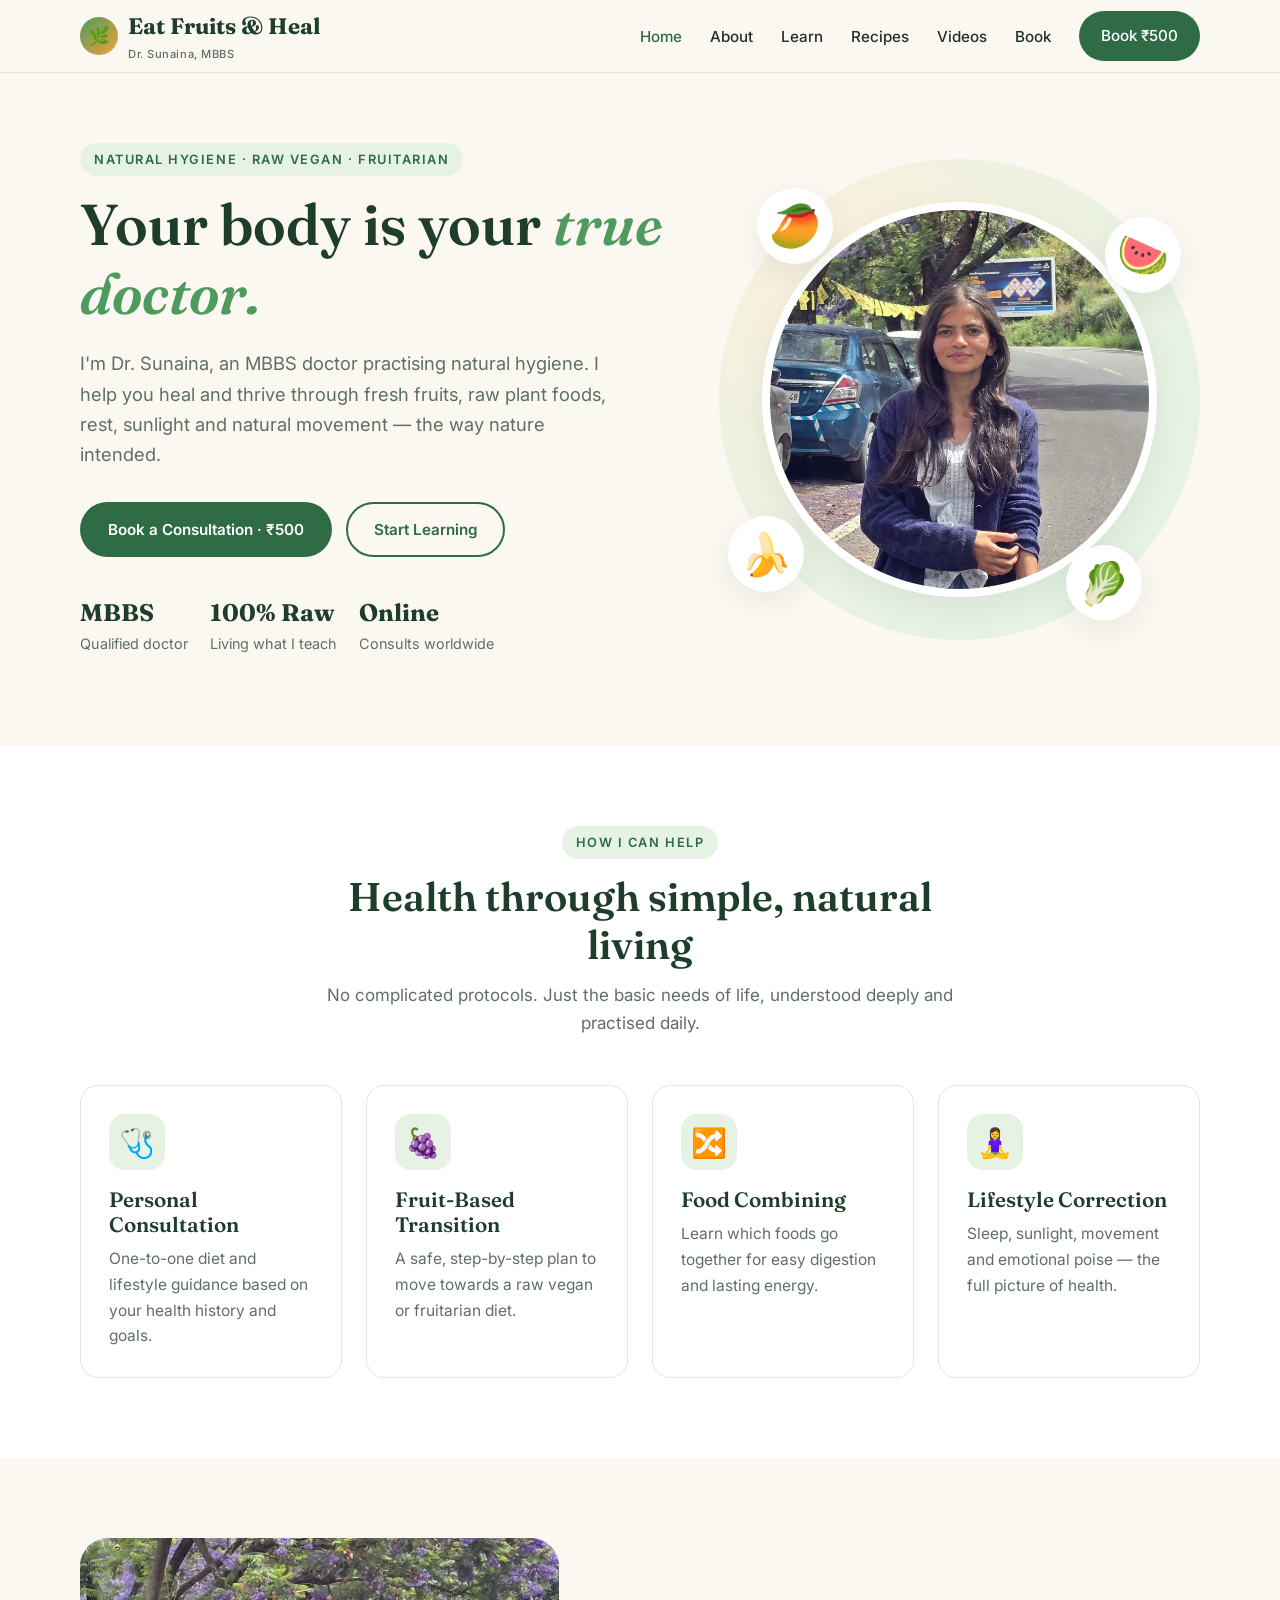
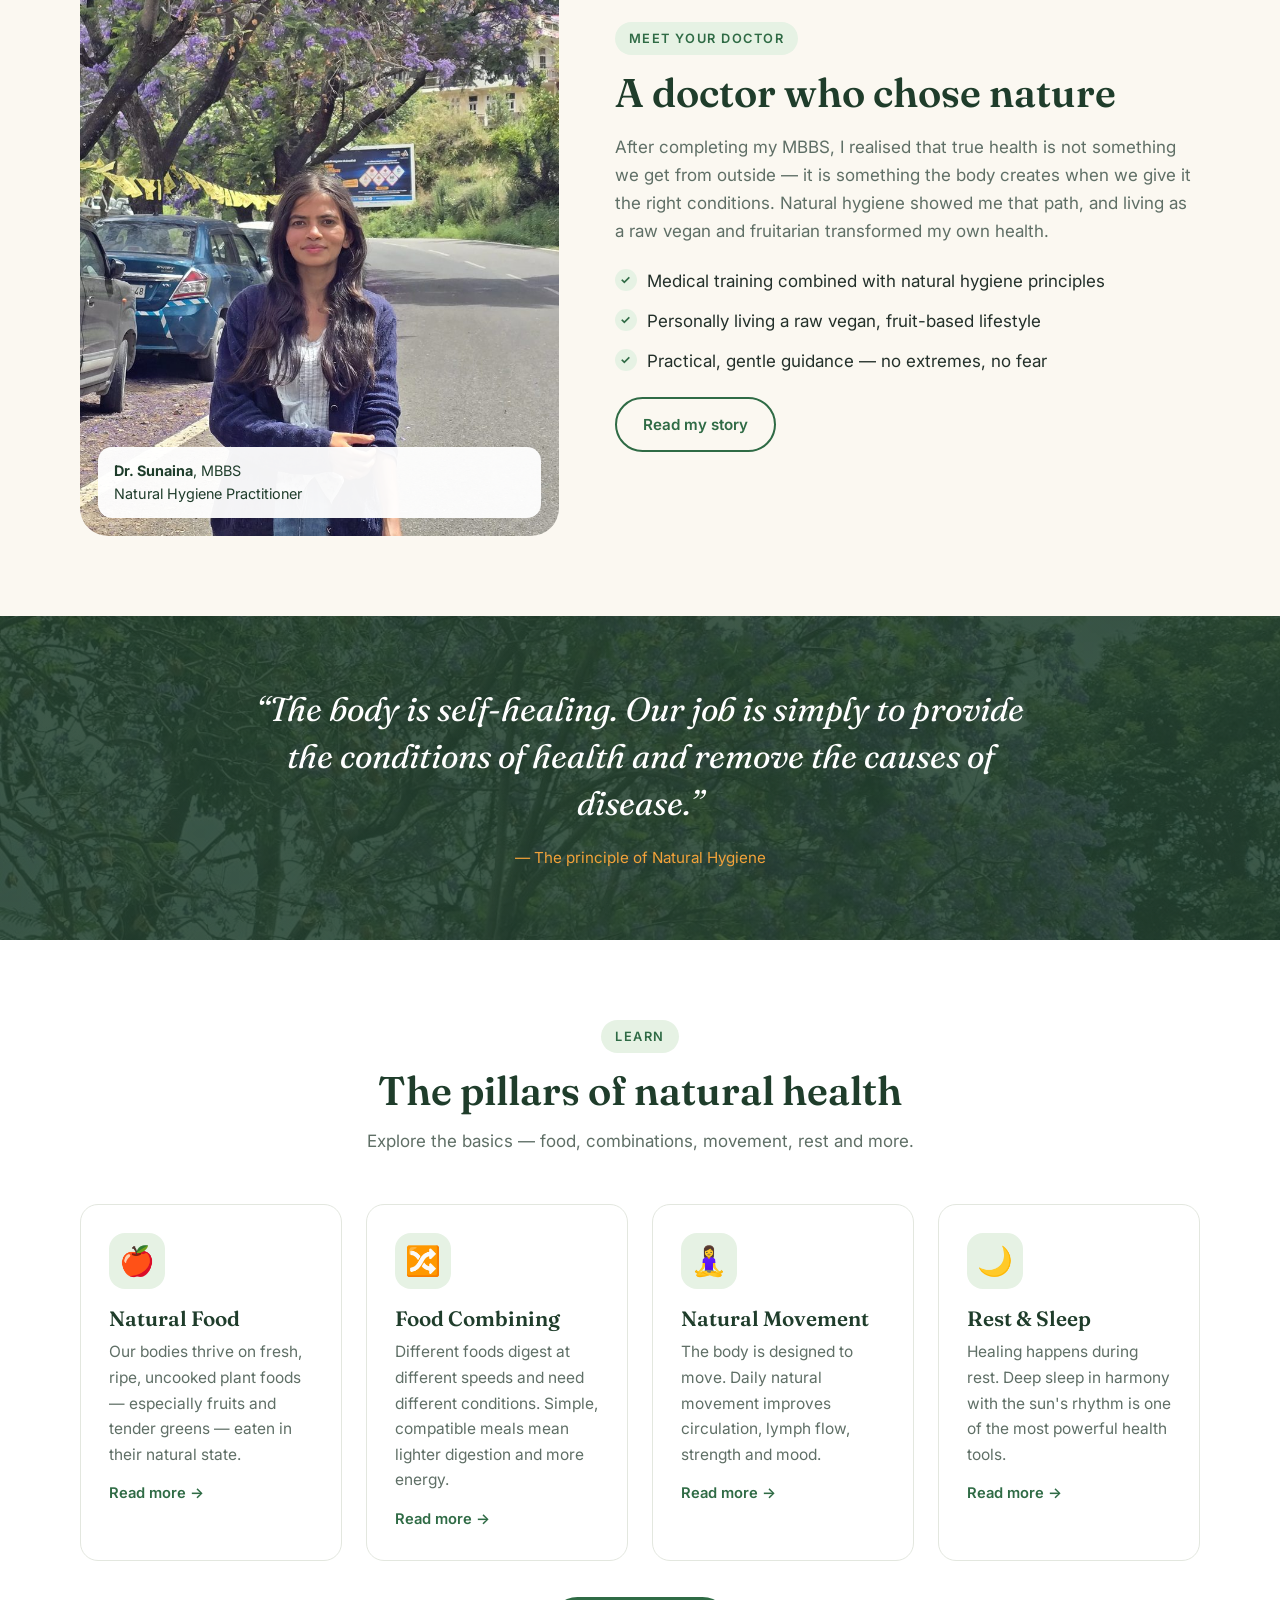
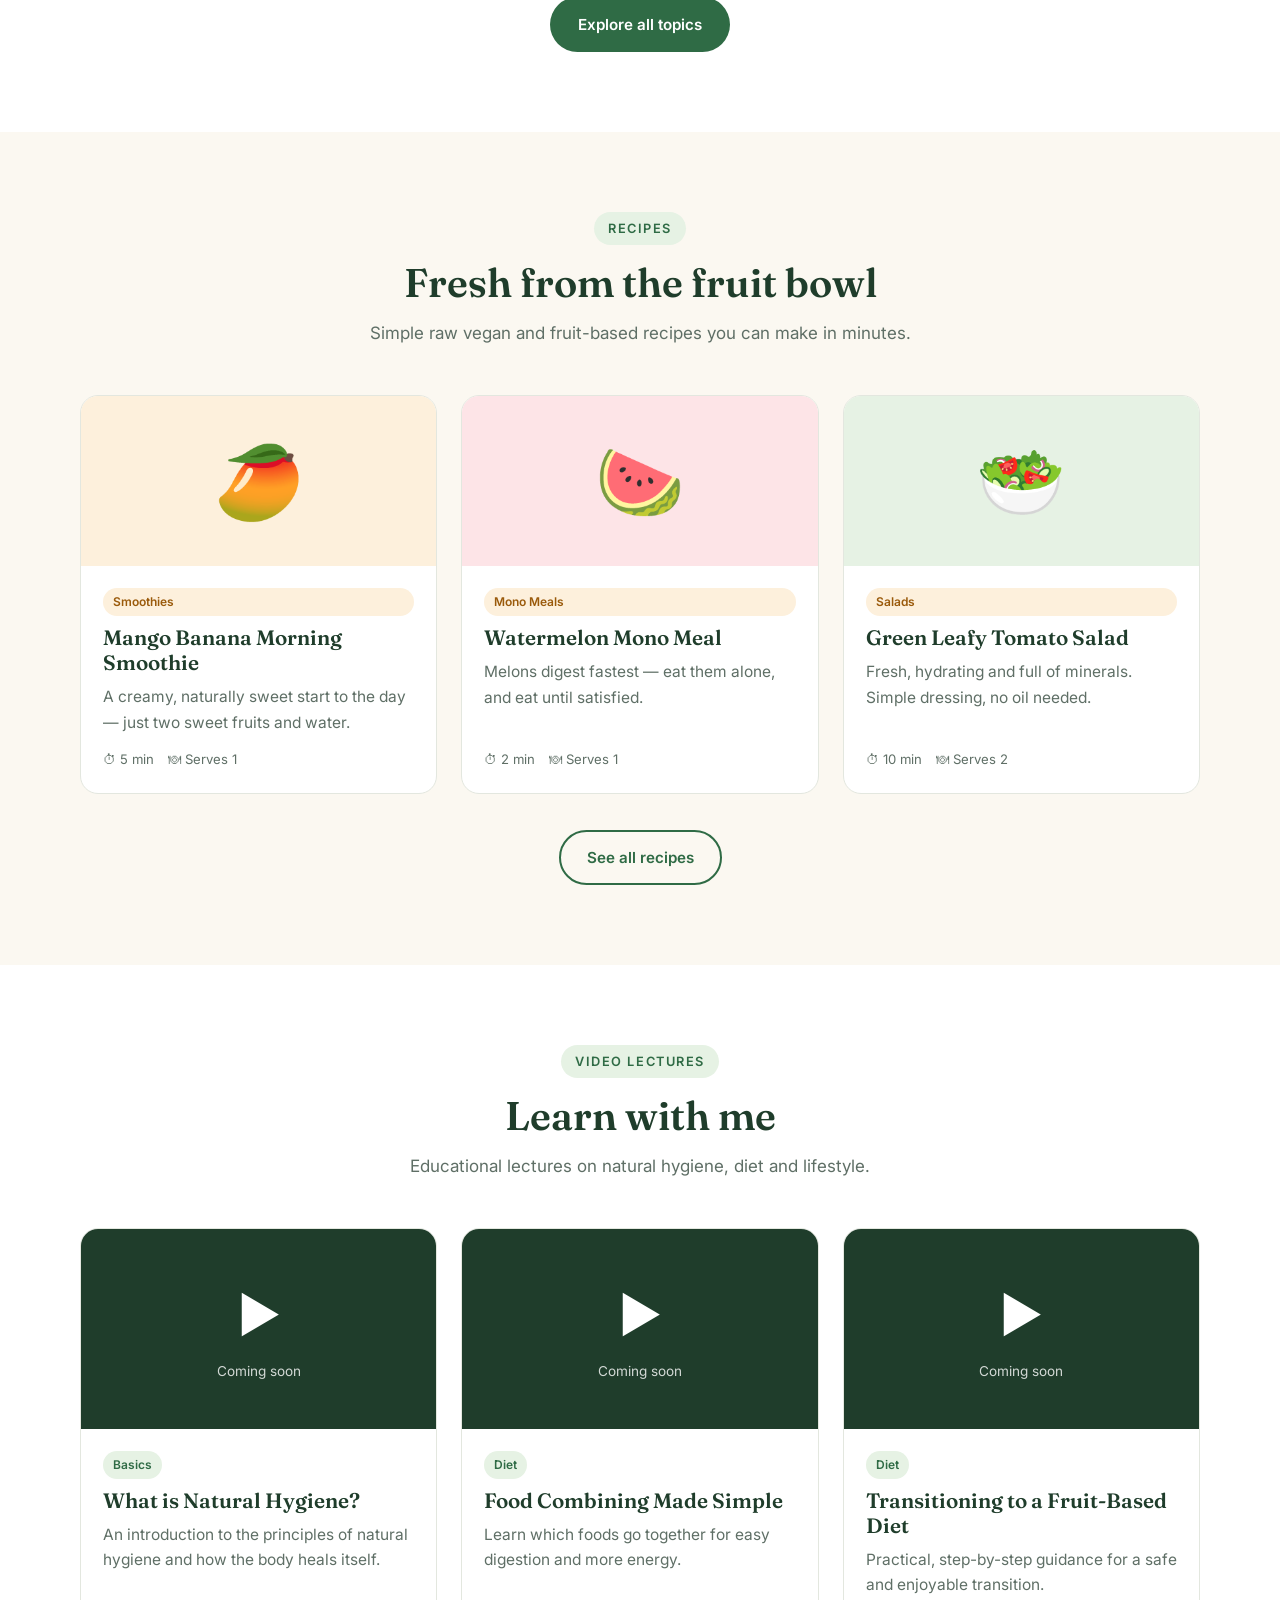
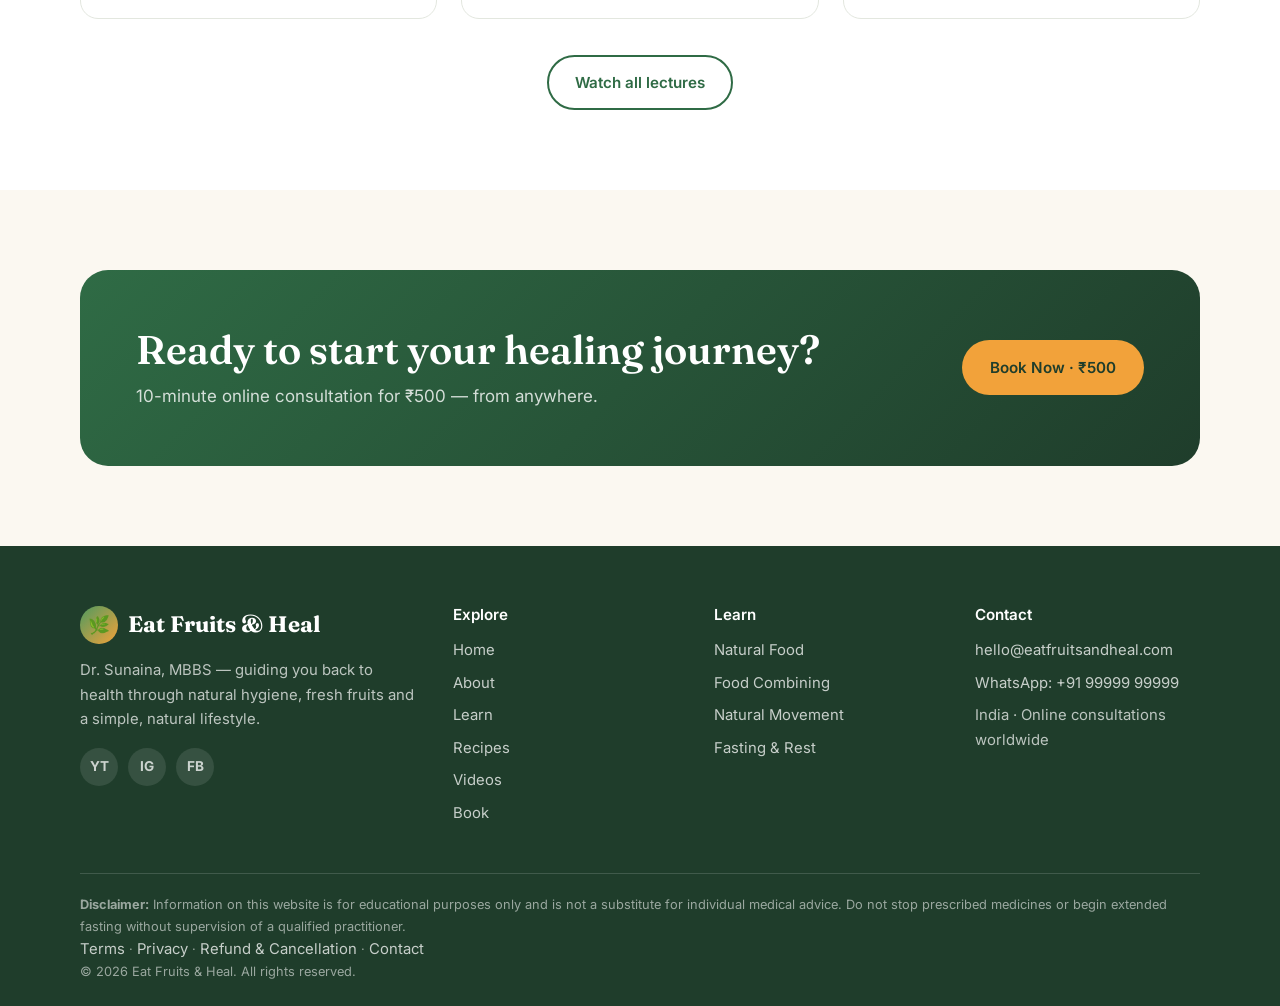
==== commit 62bdd23a: "Rename site to Eat Fruits & Heal, add eatfruitsandheal.com canonical URLs Co-Authored-By: Claude Opu" ====
--- a/index.html
+++ b/index.html
@@ -3,11 +3,13 @@
 <head>
 <meta charset="UTF-8">
 <meta name="viewport" content="width=device-width, initial-scale=1.0">
-<title>Your True Doc — Dr. Sunaina | Natural Hygiene & Raw Vegan Living</title>
+<title>Eat Fruits &amp; Heal — Dr. Sunaina | Natural Hygiene & Raw Vegan Living</title>
 <meta name="description" content="Dr. Sunaina, MBBS — natural hygiene practitioner guiding you to health with fruits, raw vegan food, food combining and a natural lifestyle.">
-<meta property="og:title" content="Your True Doc — Dr. Sunaina | Natural Hygiene & Raw Vegan Living">
+<meta property="og:title" content="Eat Fruits &amp; Heal — Dr. Sunaina | Natural Hygiene & Raw Vegan Living">
 <meta property="og:description" content="Dr. Sunaina, MBBS — natural hygiene practitioner guiding you to health with fruits, raw vegan food, food combining and a natural lifestyle.">
-<meta property="og:image" content="assets/sunaina.jpg">
+<meta property="og:image" content="https://eatfruitsandheal.com/assets/sunaina.jpg">
+<meta property="og:url" content="https://eatfruitsandheal.com/">
+<link rel="canonical" href="https://eatfruitsandheal.com/">
 <link rel="icon" href="data:image/svg+xml,<svg xmlns=%22http://www.w3.org/2000/svg%22 viewBox=%220 0 100 100%22><text y=%22.9em%22 font-size=%2290%22>🌿</text></svg>">
 <link rel="preconnect" href="https://fonts.googleapis.com">
 <link rel="preconnect" href="https://fonts.gstatic.com" crossorigin>
--- a/css/style.css
+++ b/css/style.css
@@ -291,3 +291,4 @@
 .policy li { margin-bottom: 8px; }
 .policy p { margin-bottom: 6px; }
 @media (max-width: 960px) { .book-grid { grid-template-columns: 1fr; } }
+.rzp-box form { display: flex; justify-content: center; }
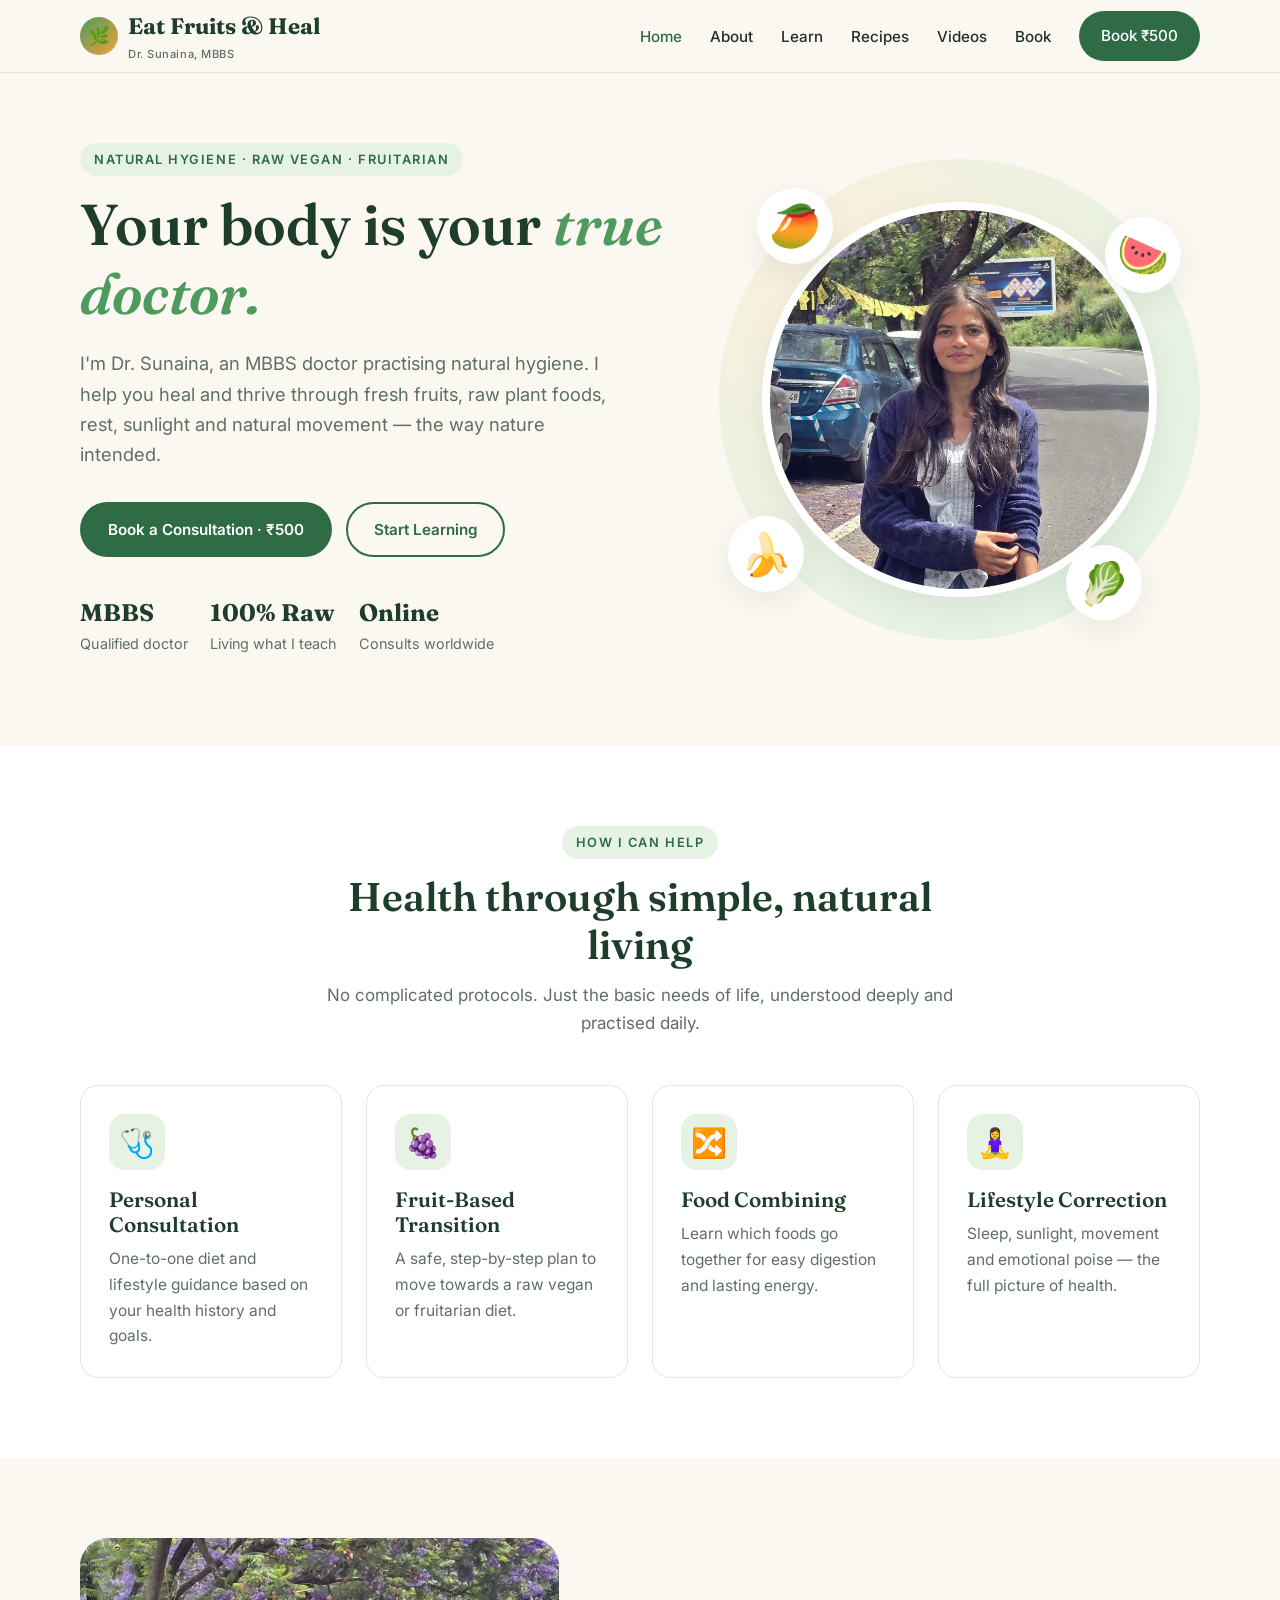
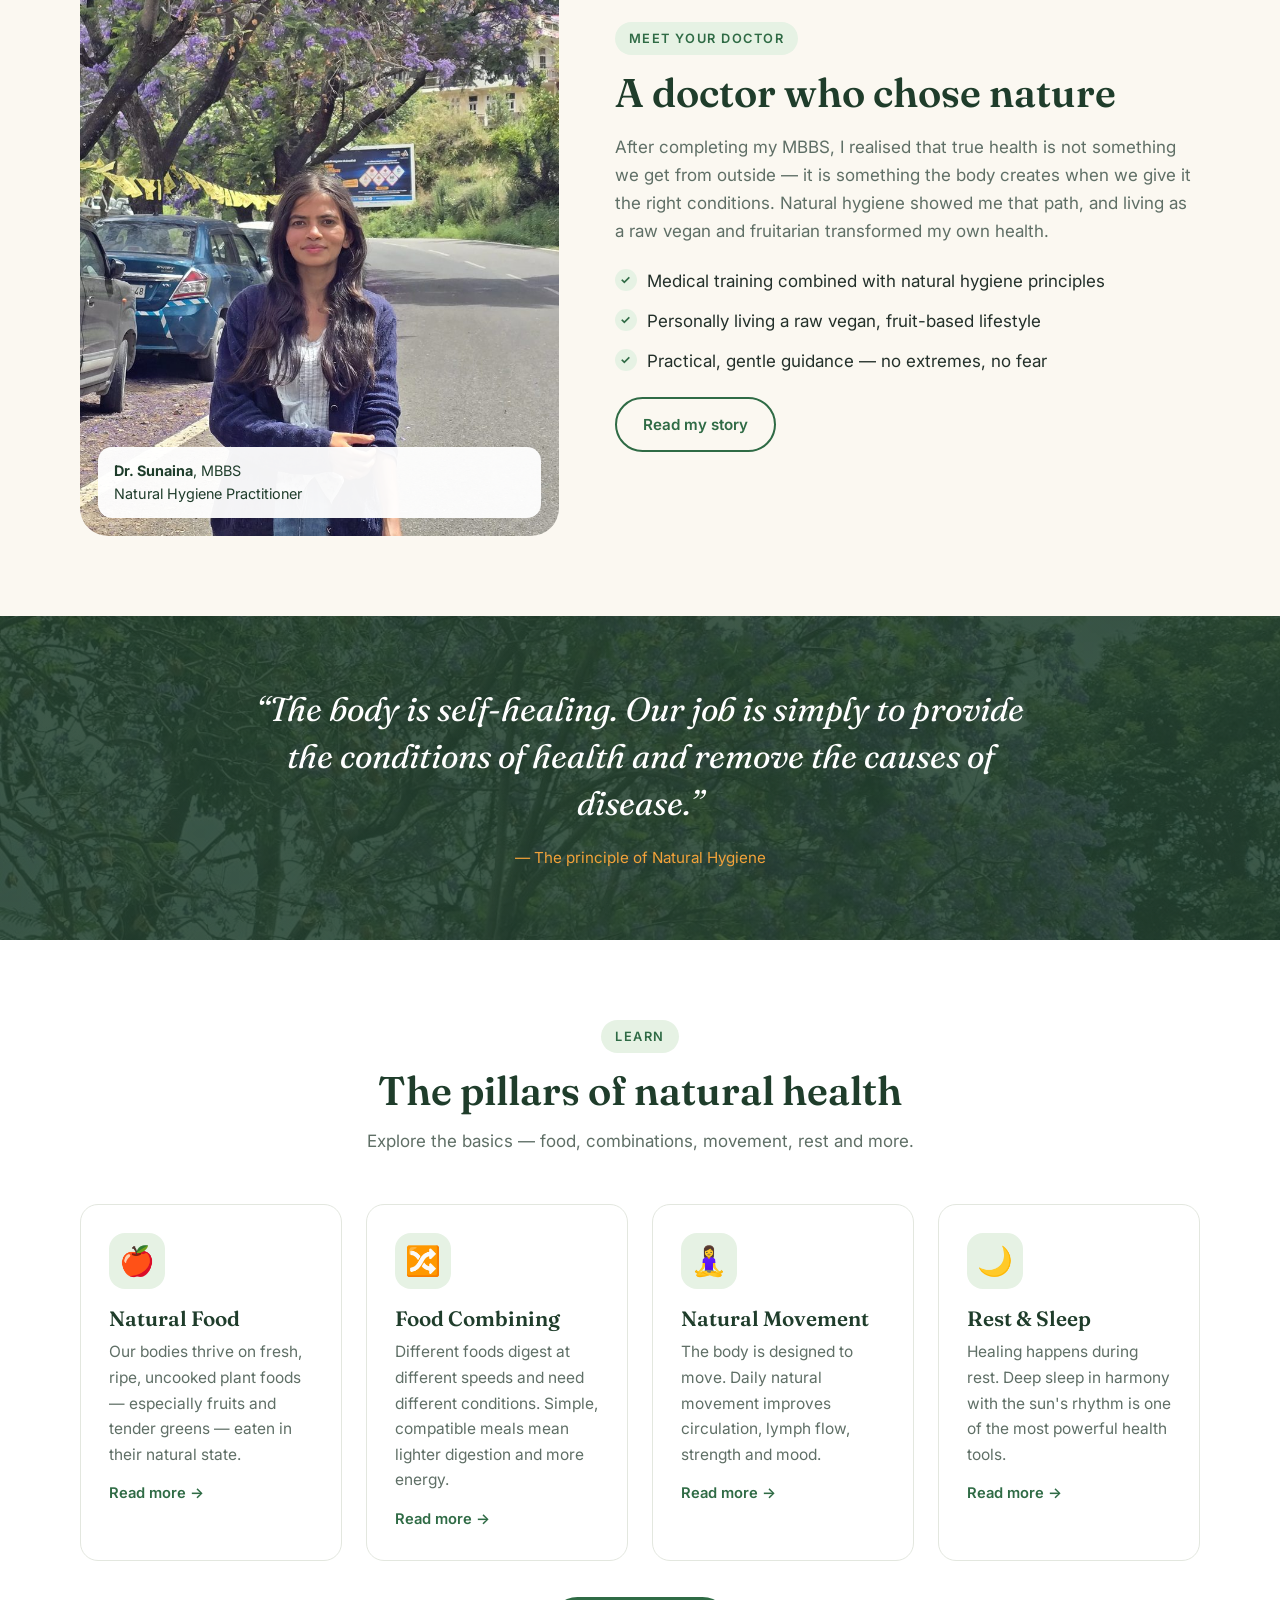
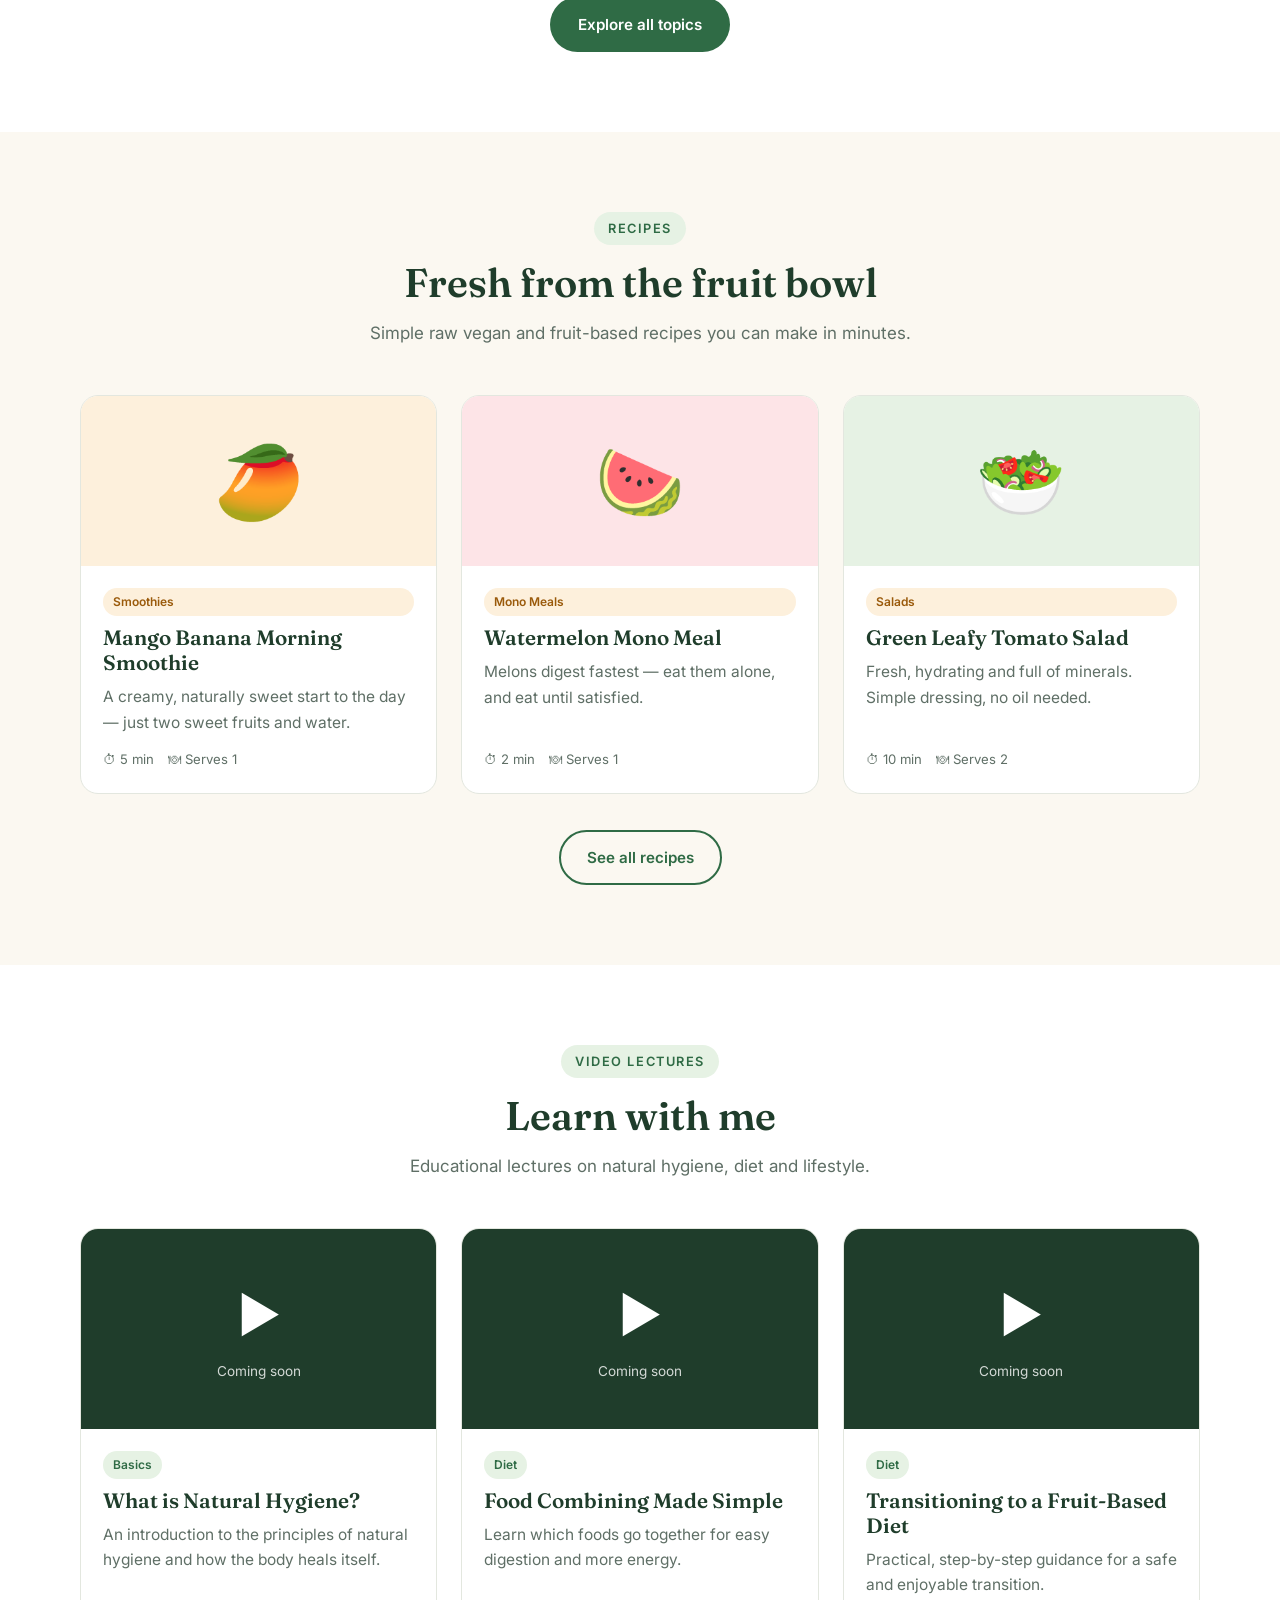
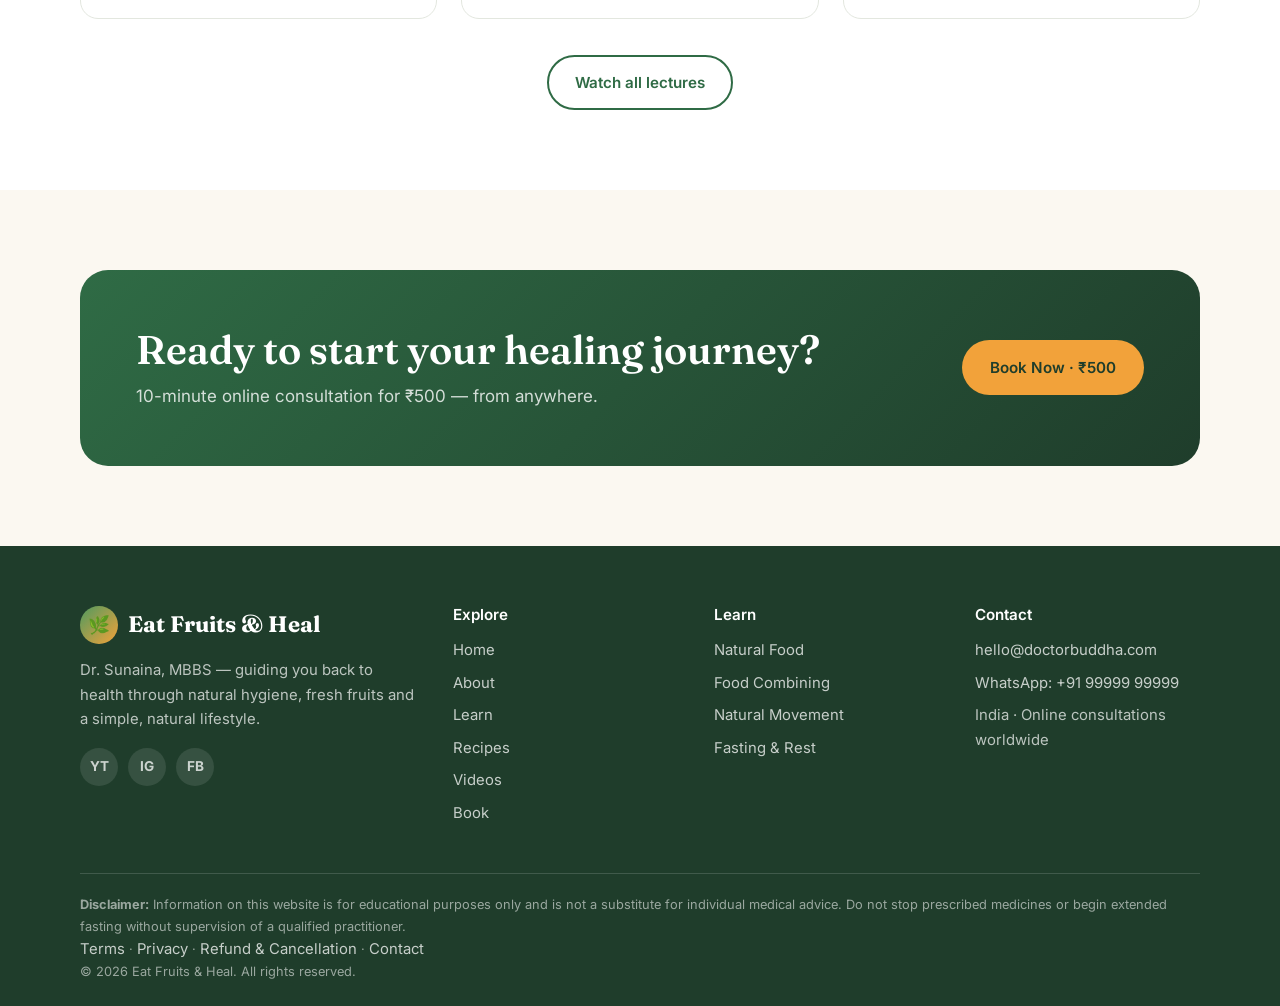
==== commit aafad0ad: "Point canonical URLs to doctorbuddha.com Co-Authored-By: Claude Opus 5.5 <noreply@anthropic.com> Cla" ====
--- a/index.html
+++ b/index.html
@@ -7,9 +7,9 @@
 <meta name="description" content="Dr. Sunaina, MBBS — natural hygiene practitioner guiding you to health with fruits, raw vegan food, food combining and a natural lifestyle.">
 <meta property="og:title" content="Eat Fruits &amp; Heal — Dr. Sunaina | Natural Hygiene & Raw Vegan Living">
 <meta property="og:description" content="Dr. Sunaina, MBBS — natural hygiene practitioner guiding you to health with fruits, raw vegan food, food combining and a natural lifestyle.">
-<meta property="og:image" content="https://eatfruitsandheal.com/assets/sunaina.jpg">
-<meta property="og:url" content="https://eatfruitsandheal.com/">
-<link rel="canonical" href="https://eatfruitsandheal.com/">
+<meta property="og:image" content="https://doctorbuddha.com/assets/sunaina.jpg">
+<meta property="og:url" content="https://doctorbuddha.com/">
+<link rel="canonical" href="https://doctorbuddha.com/">
 <link rel="icon" href="data:image/svg+xml,<svg xmlns=%22http://www.w3.org/2000/svg%22 viewBox=%220 0 100 100%22><text y=%22.9em%22 font-size=%2290%22>🌿</text></svg>">
 <link rel="preconnect" href="https://fonts.googleapis.com">
 <link rel="preconnect" href="https://fonts.gstatic.com" crossorigin>
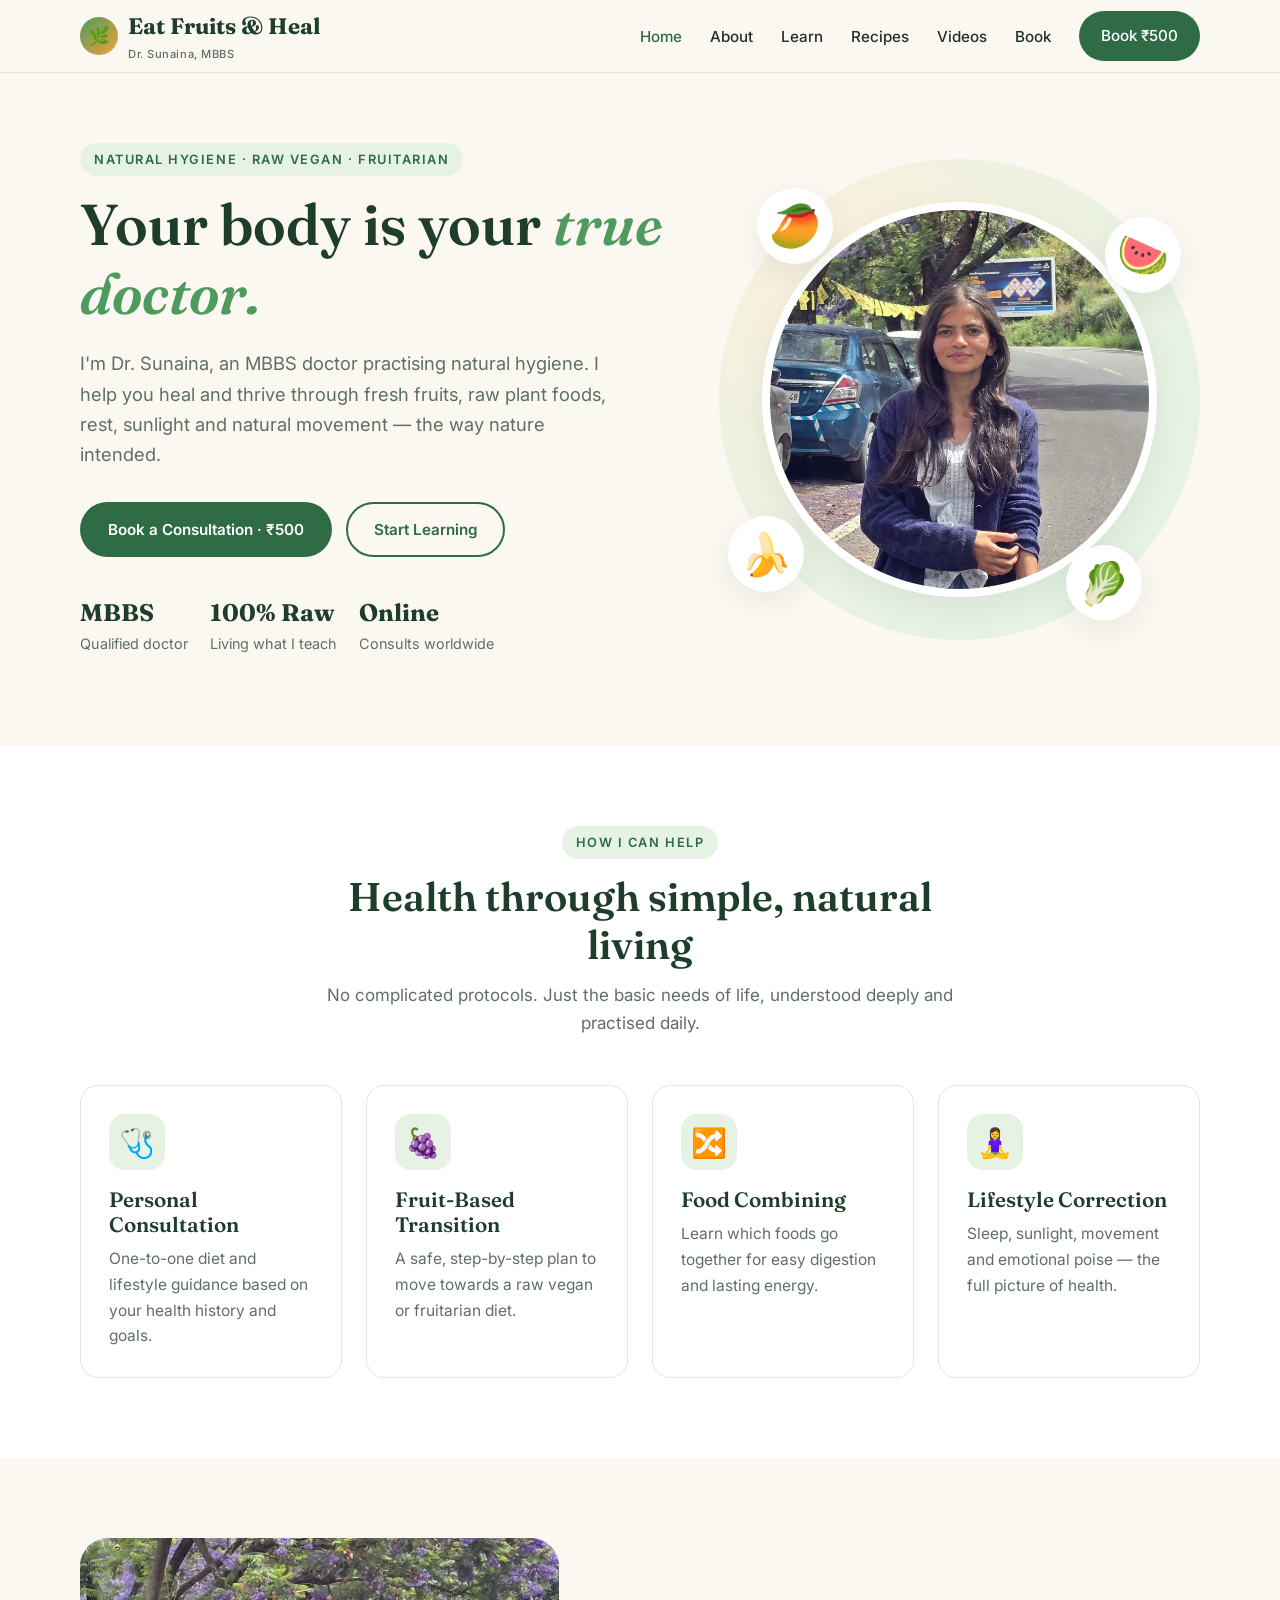
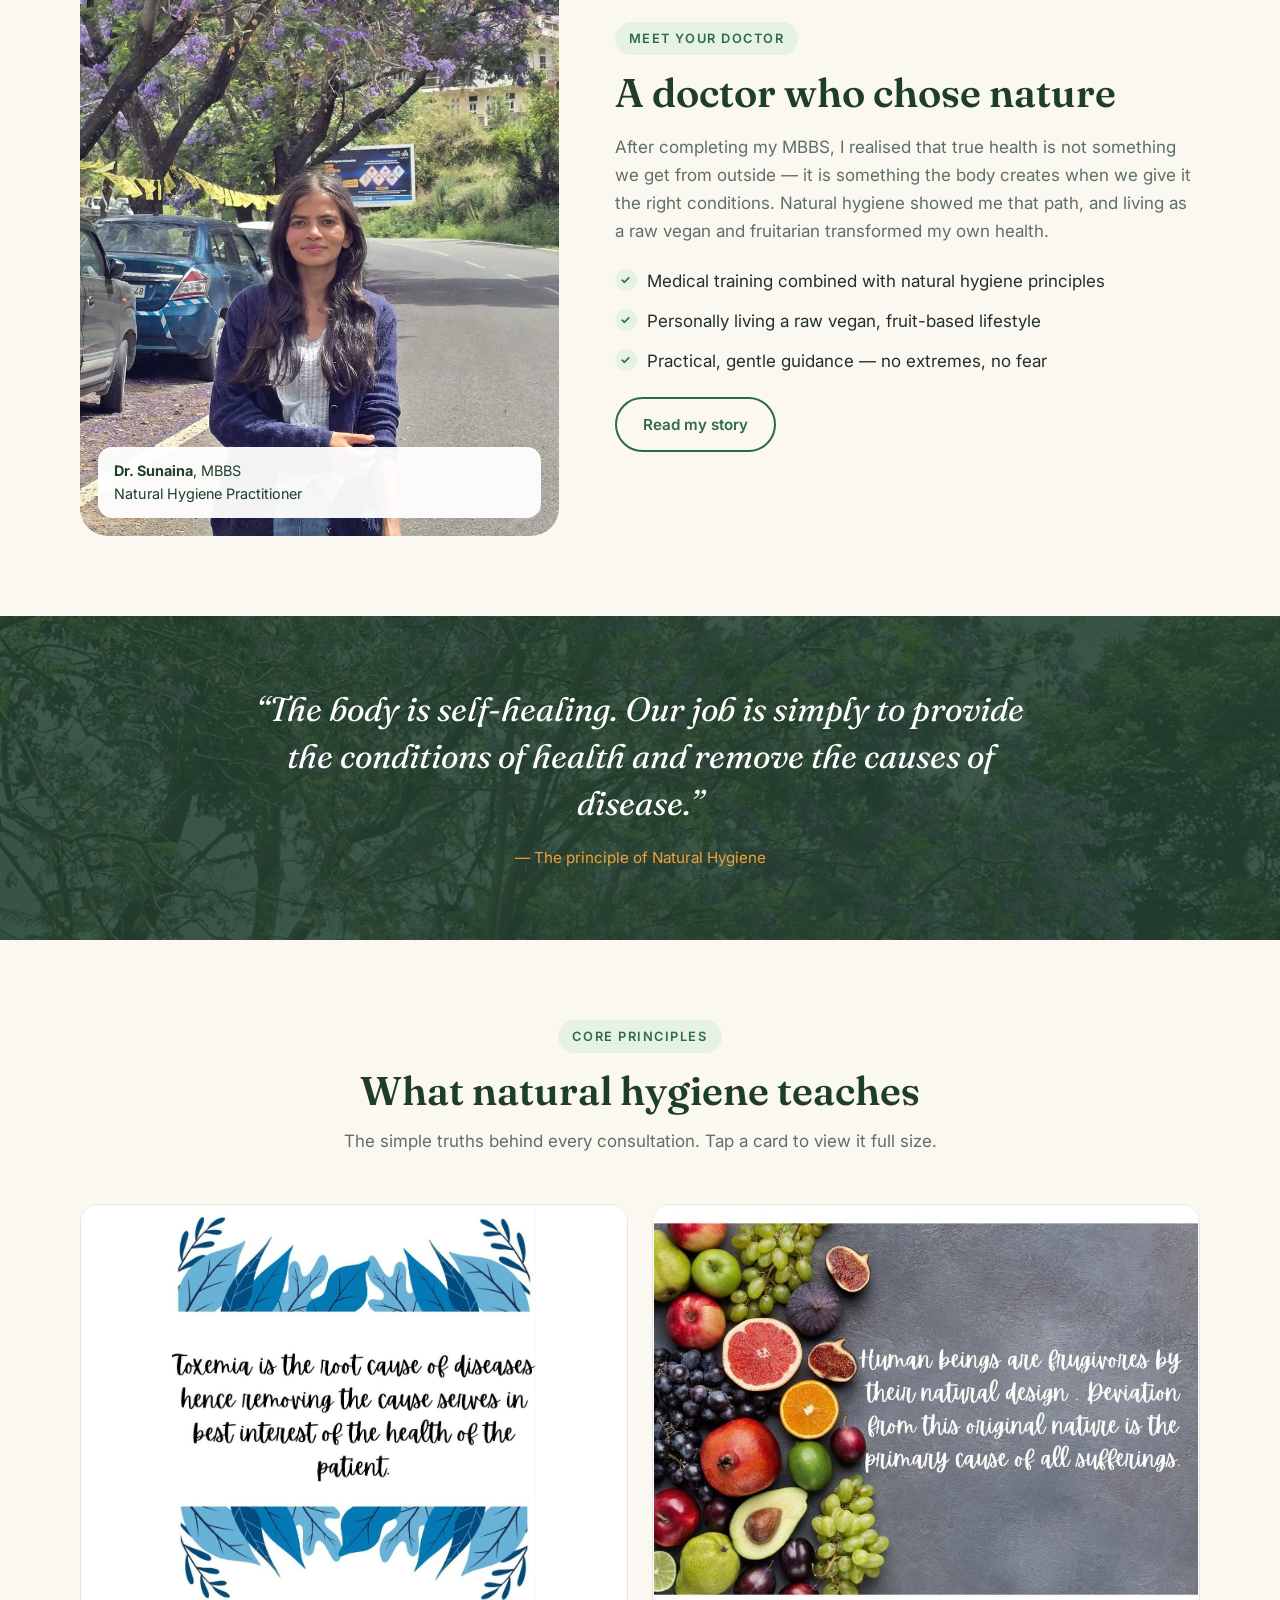
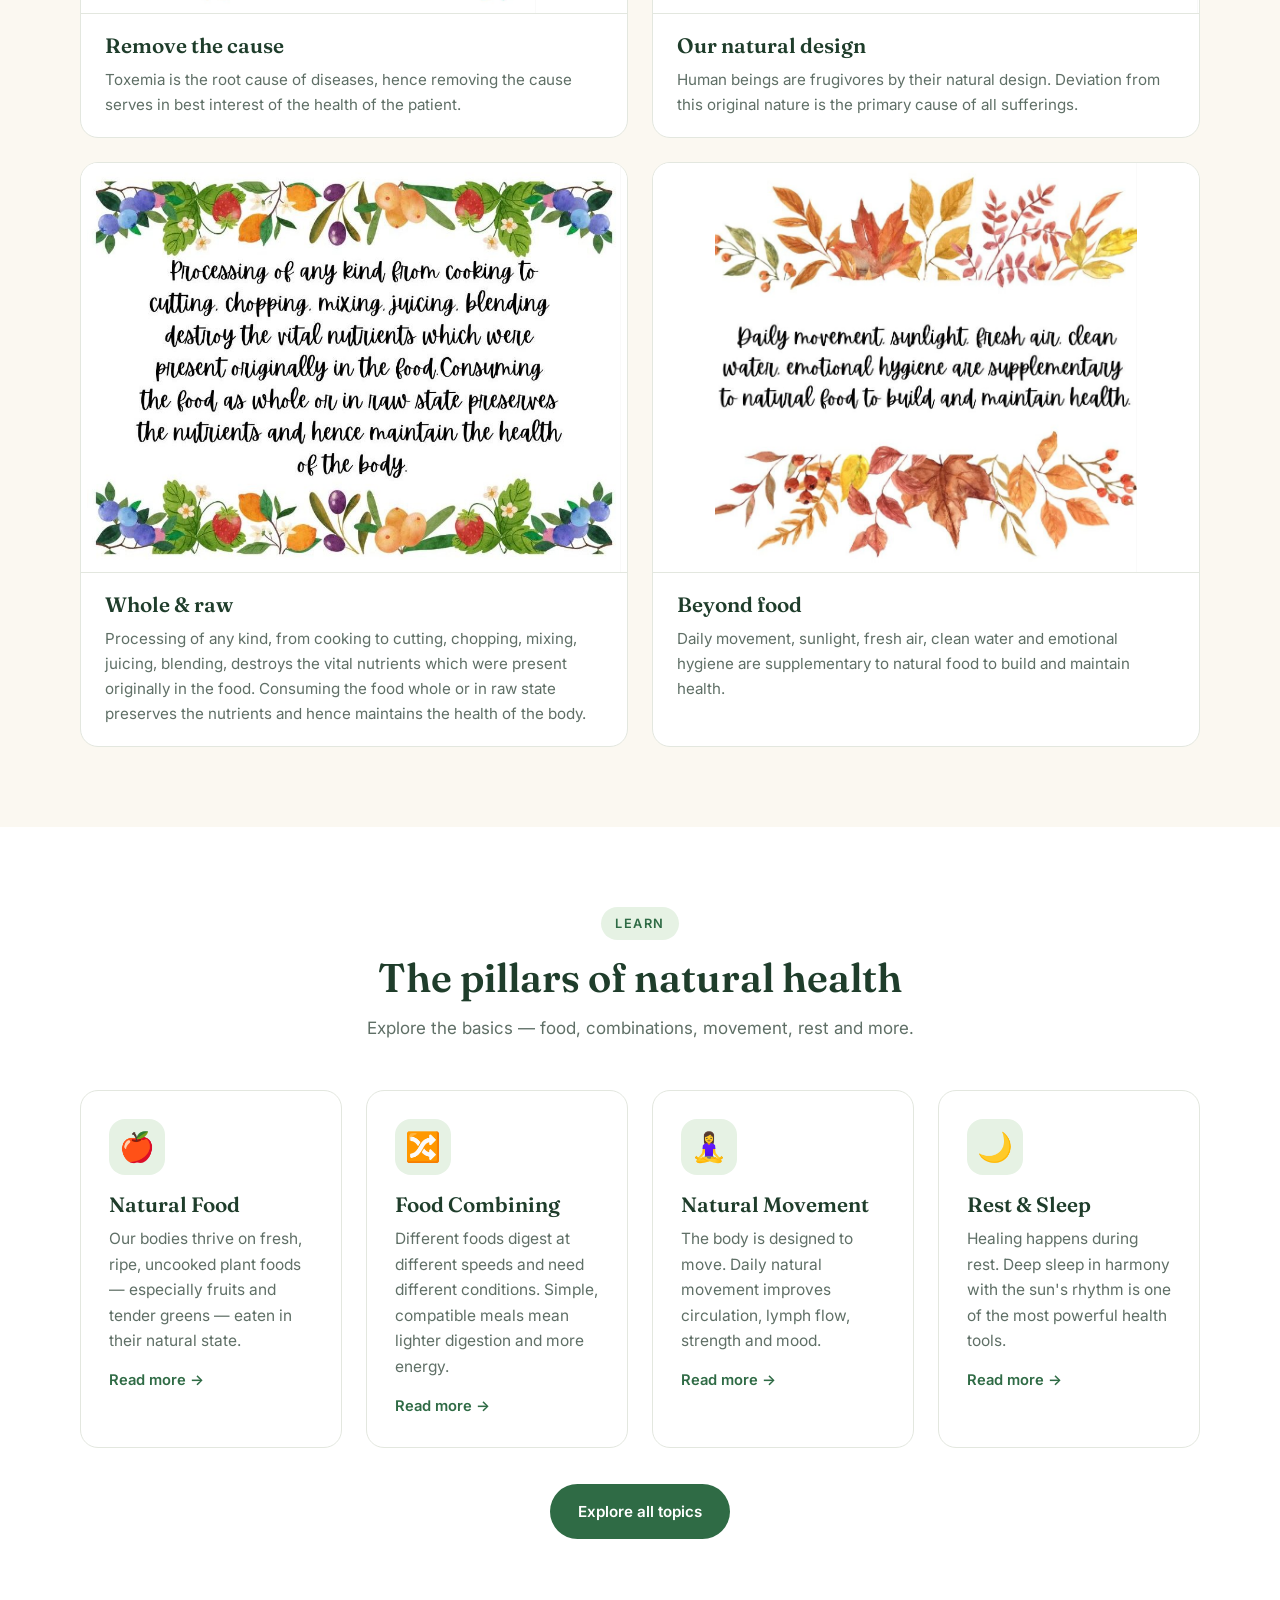
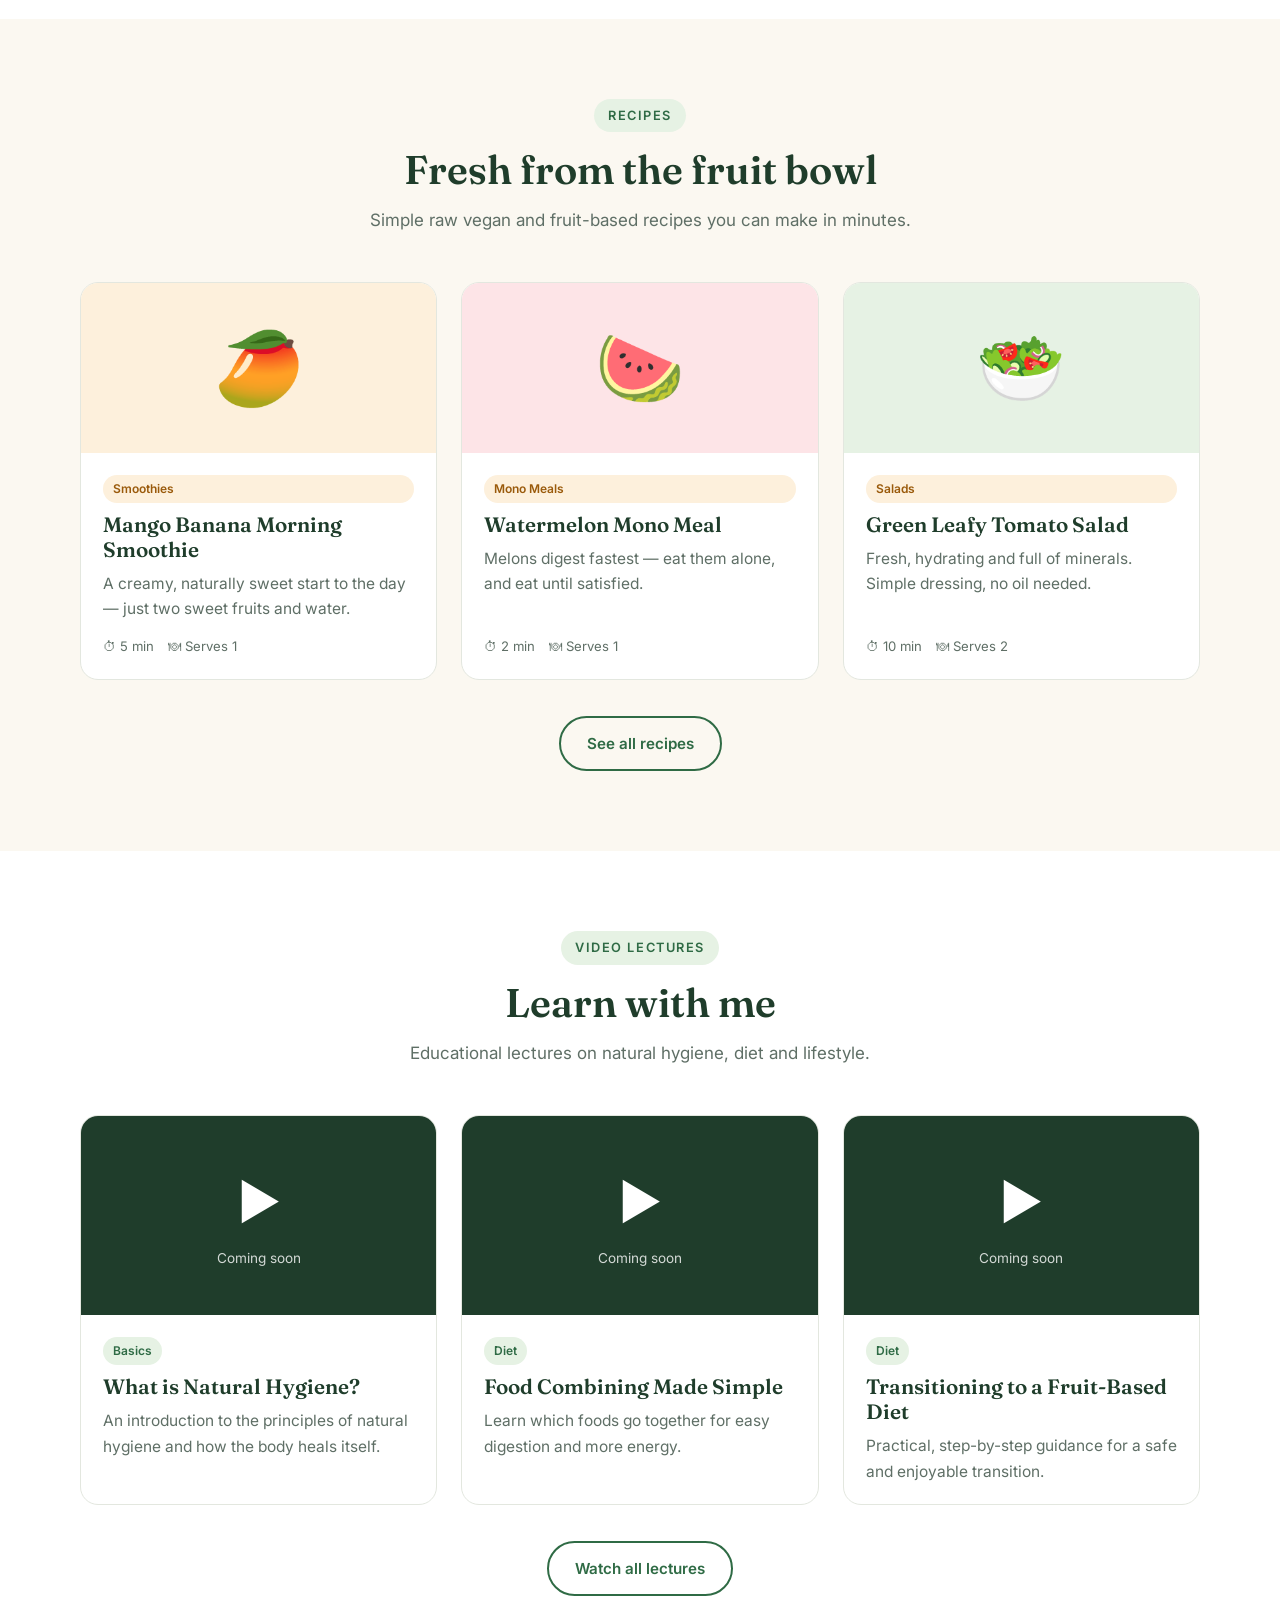
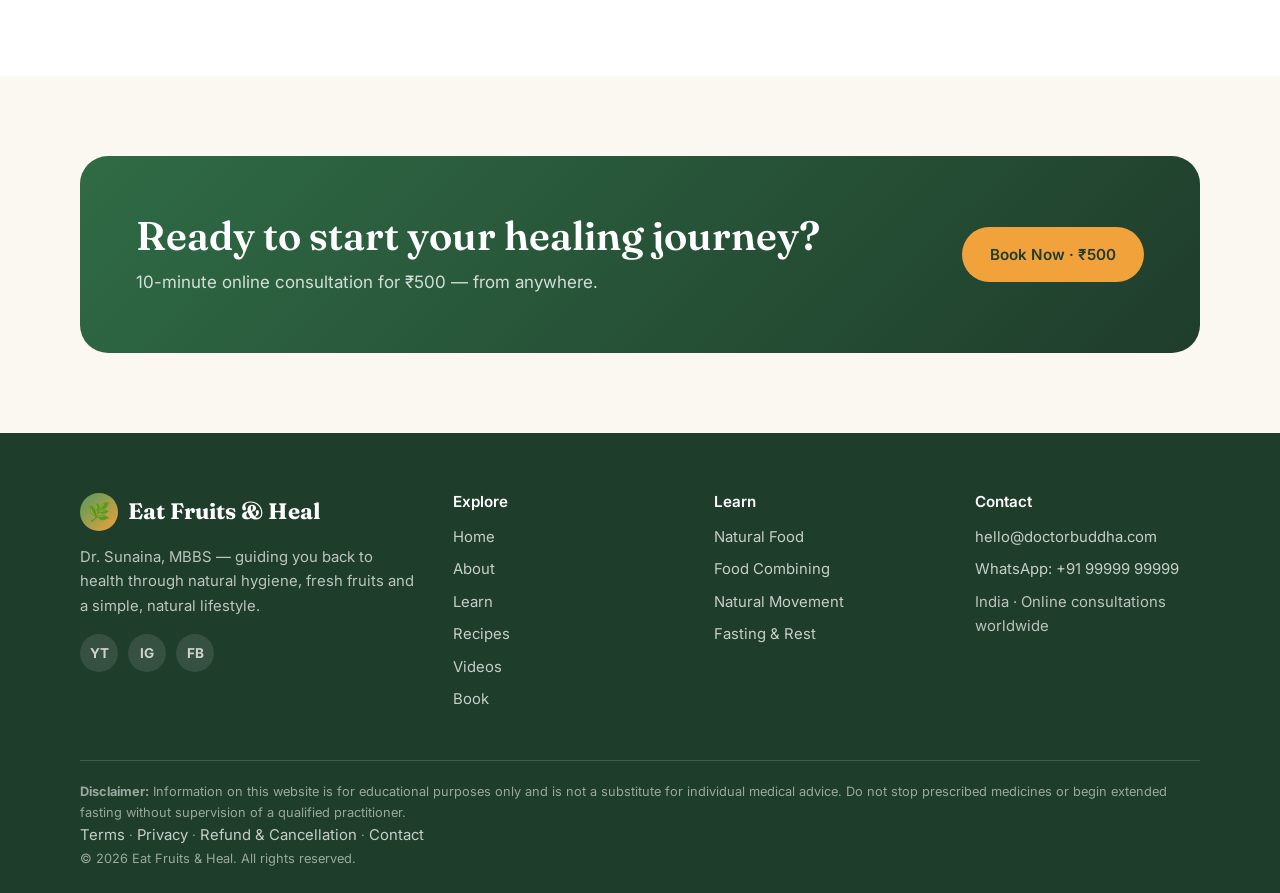
==== commit 6bbc05b5: "Add Core Principles image cards to Home and Learn pages Co-Authored-By: Claude Opus 5.5 <noreply@ant" ====
--- a/index.html
+++ b/index.html
@@ -87,6 +87,17 @@
   </div>
 </section>
 
+<section class="section" id="principles">
+  <div class="container">
+    <div class="section-head">
+      <span class="eyebrow">Core principles</span>
+      <h2>What natural hygiene teaches</h2>
+      <p>The simple truths behind every consultation. Tap a card to view it full size.</p>
+    </div>
+    <div class="grid grid-2" id="principles-grid"></div>
+  </div>
+</section>
+
 <section class="section alt">
   <div class="container">
     <div class="section-head">
--- a/css/style.css
+++ b/css/style.css
@@ -292,3 +292,11 @@
 .policy p { margin-bottom: 6px; }
 @media (max-width: 960px) { .book-grid { grid-template-columns: 1fr; } }
 .rzp-box form { display: flex; justify-content: center; }
+
+/* Principles */
+.principle { padding: 0; overflow: hidden; cursor: zoom-in; margin: 0; display: flex; flex-direction: column; }
+.principle img { width: 100%; aspect-ratio: 4 / 3; object-fit: contain; background: #fff; border-bottom: 1px solid var(--line); }
+.principle figcaption { padding: 20px 24px; }
+.principle figcaption p { font-size: 0.95rem; }
+.lightbox-box { max-width: 760px; background: #fff; }
+.lightbox-box img { width: 100%; height: auto; border-radius: 24px; }
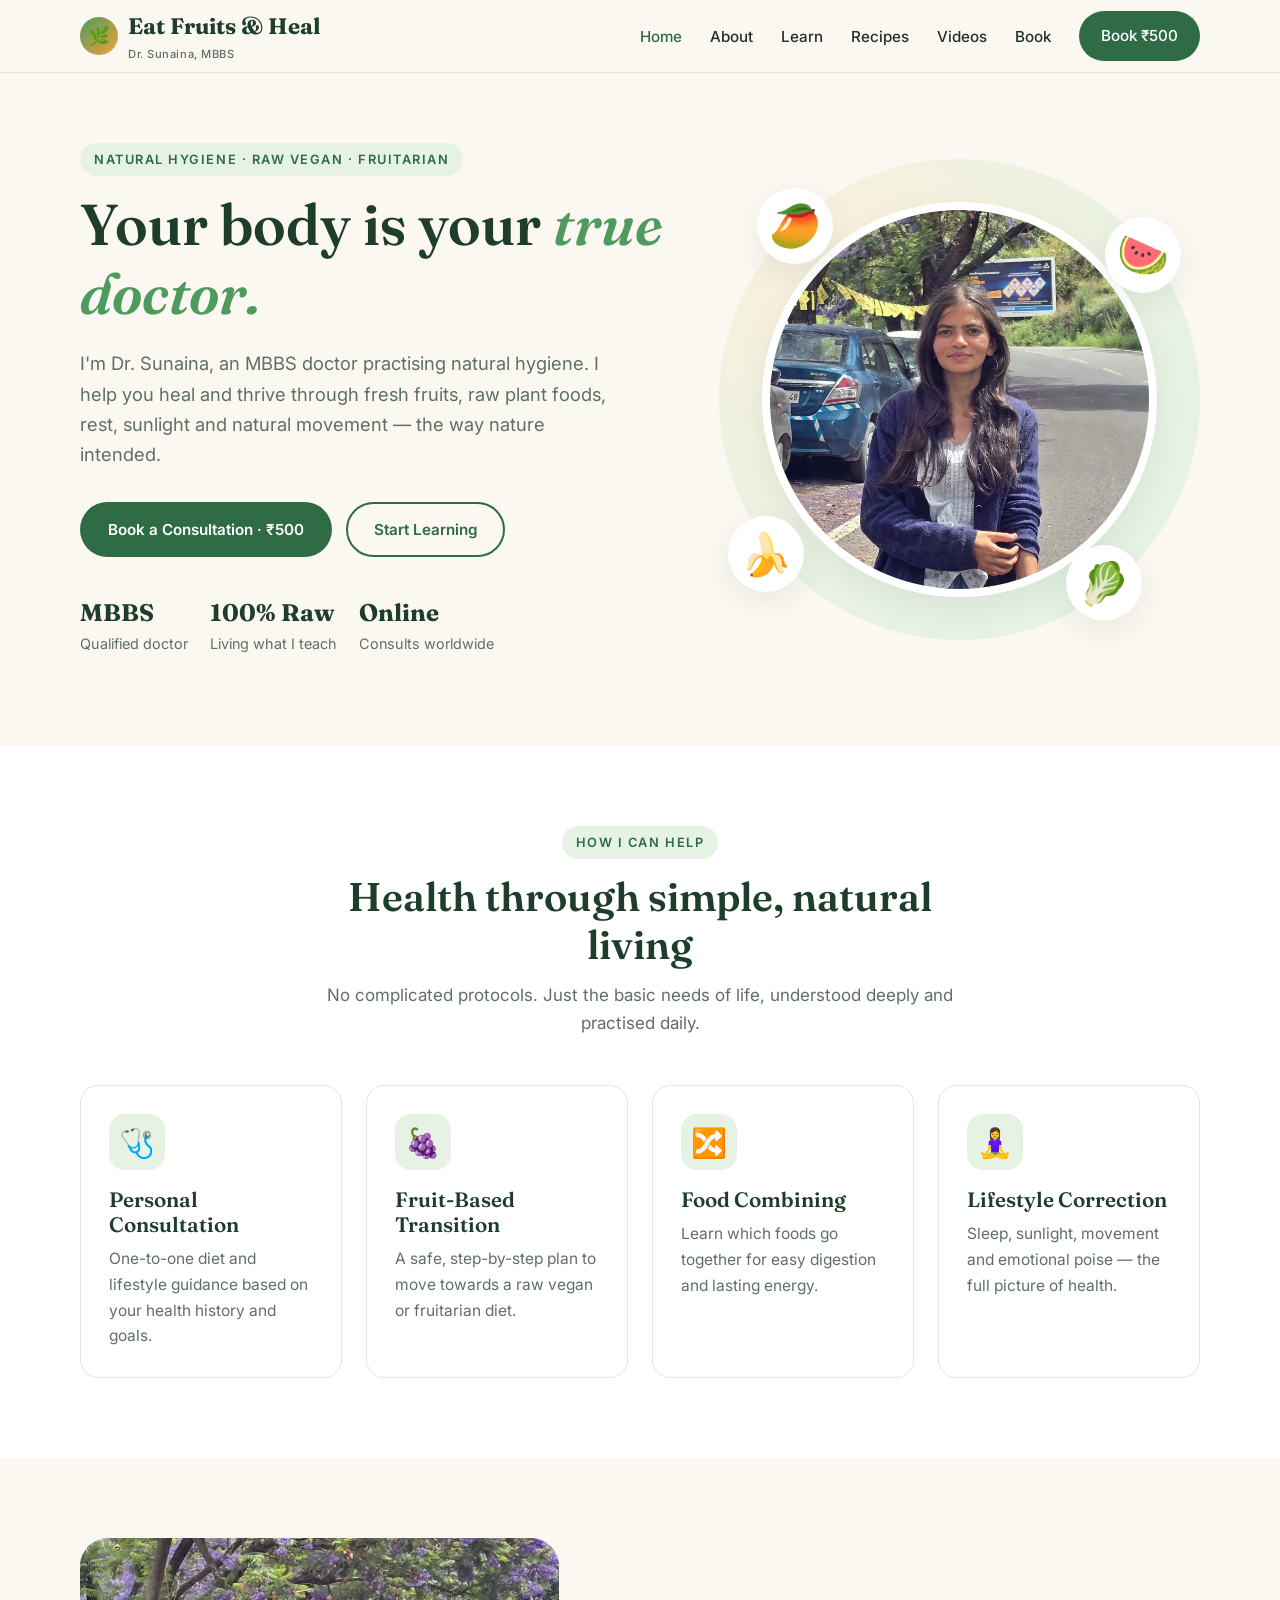
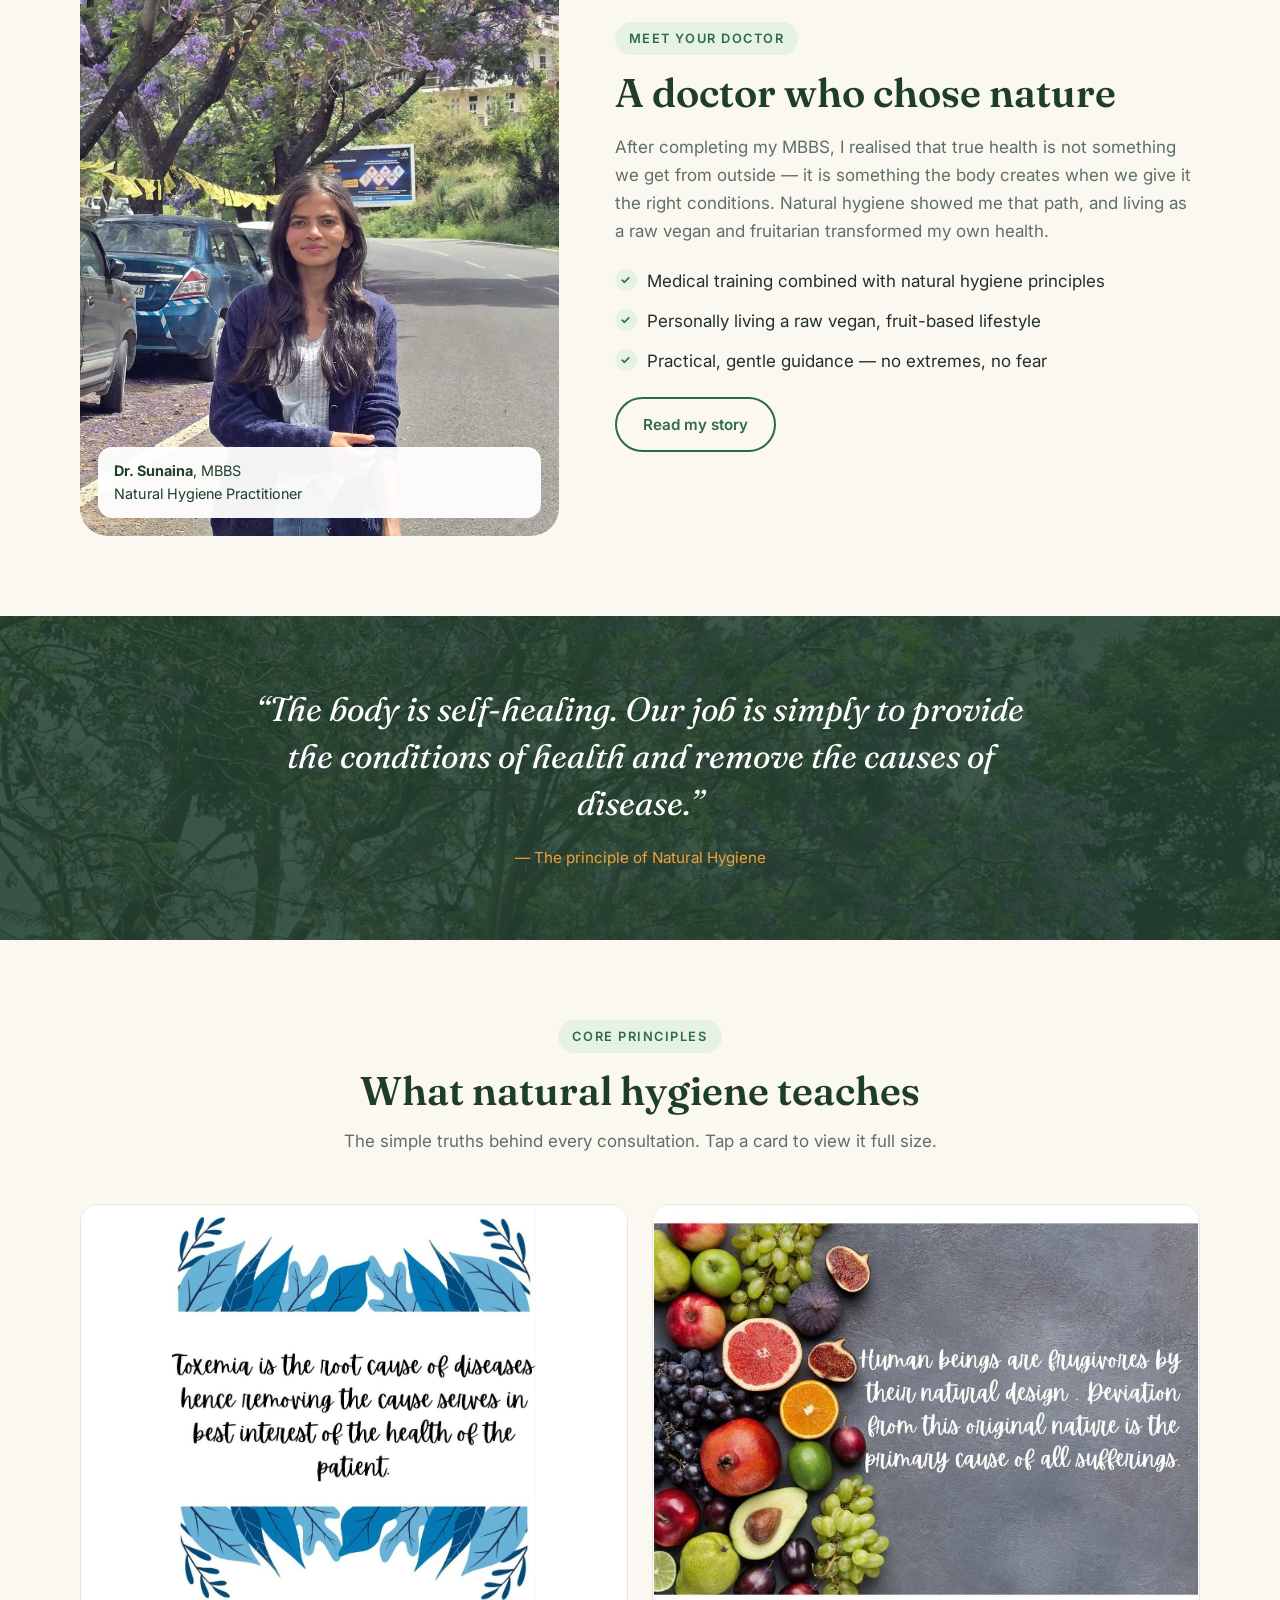
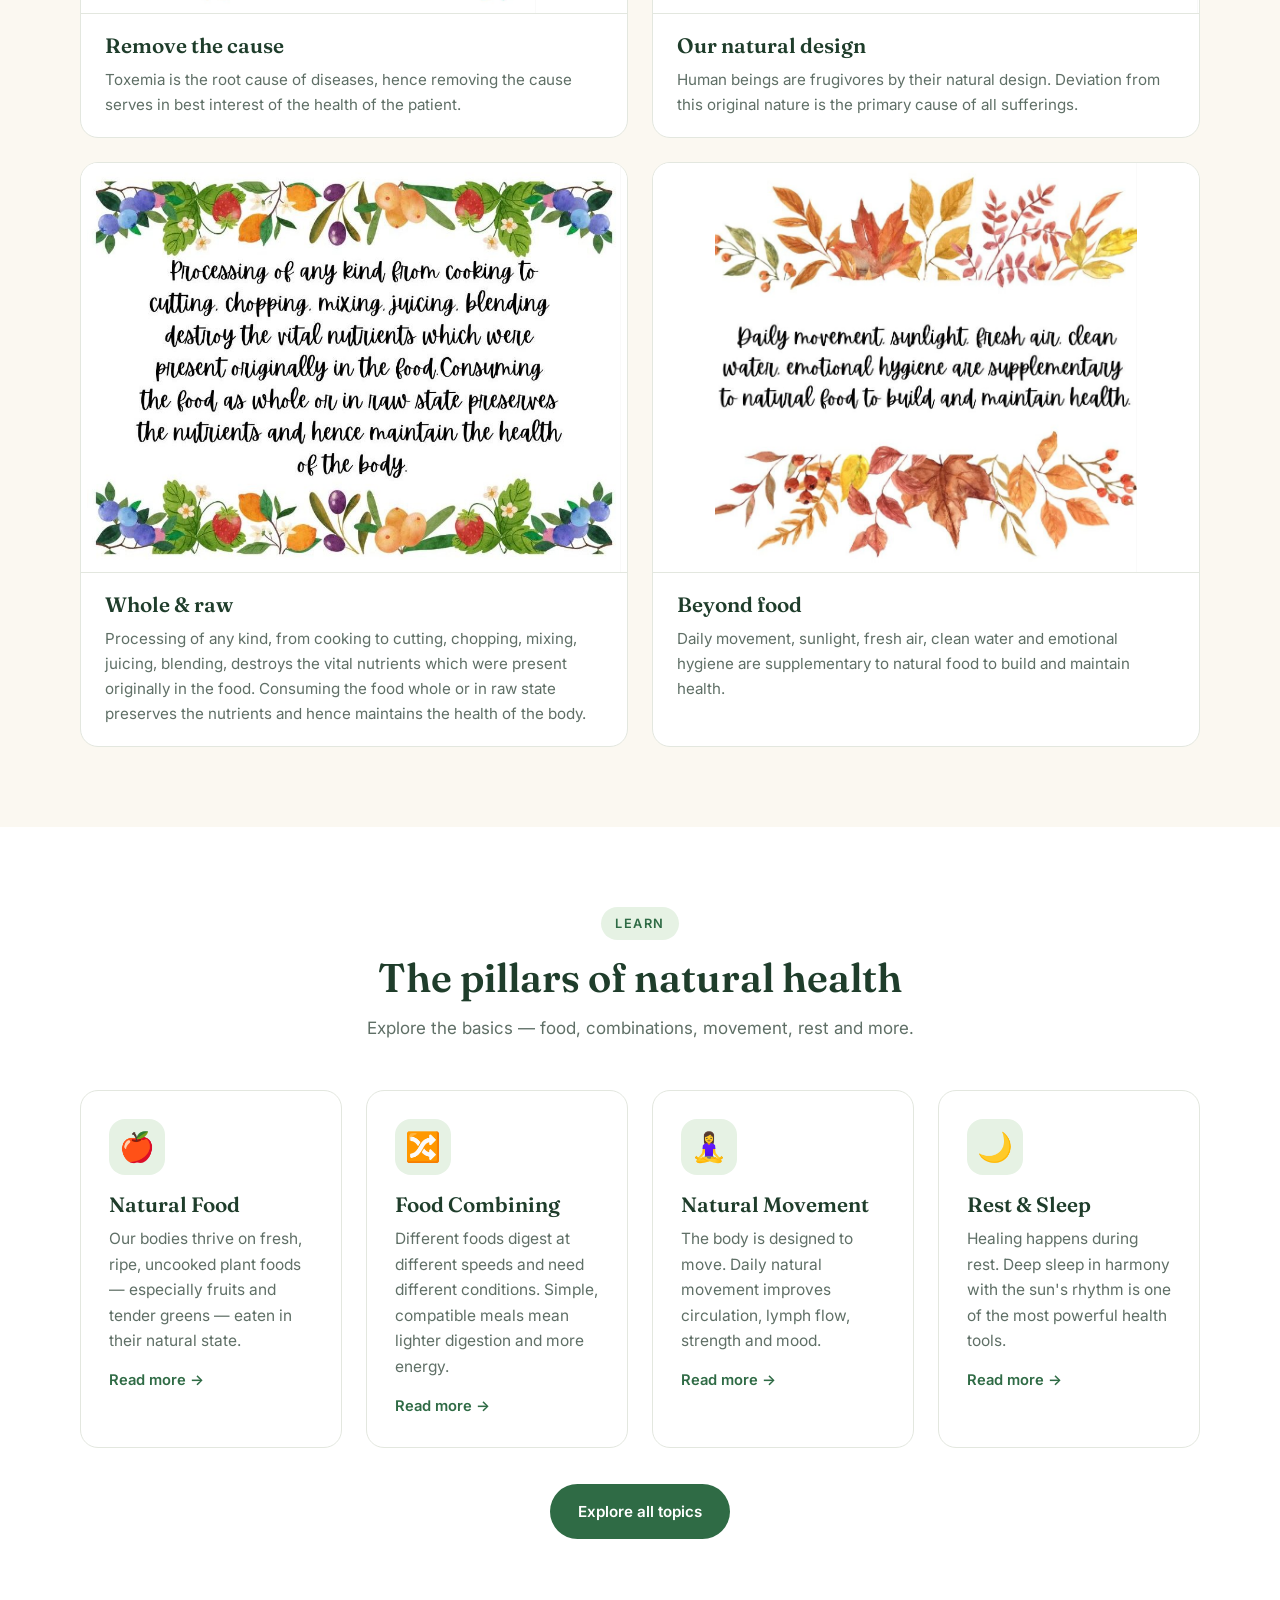
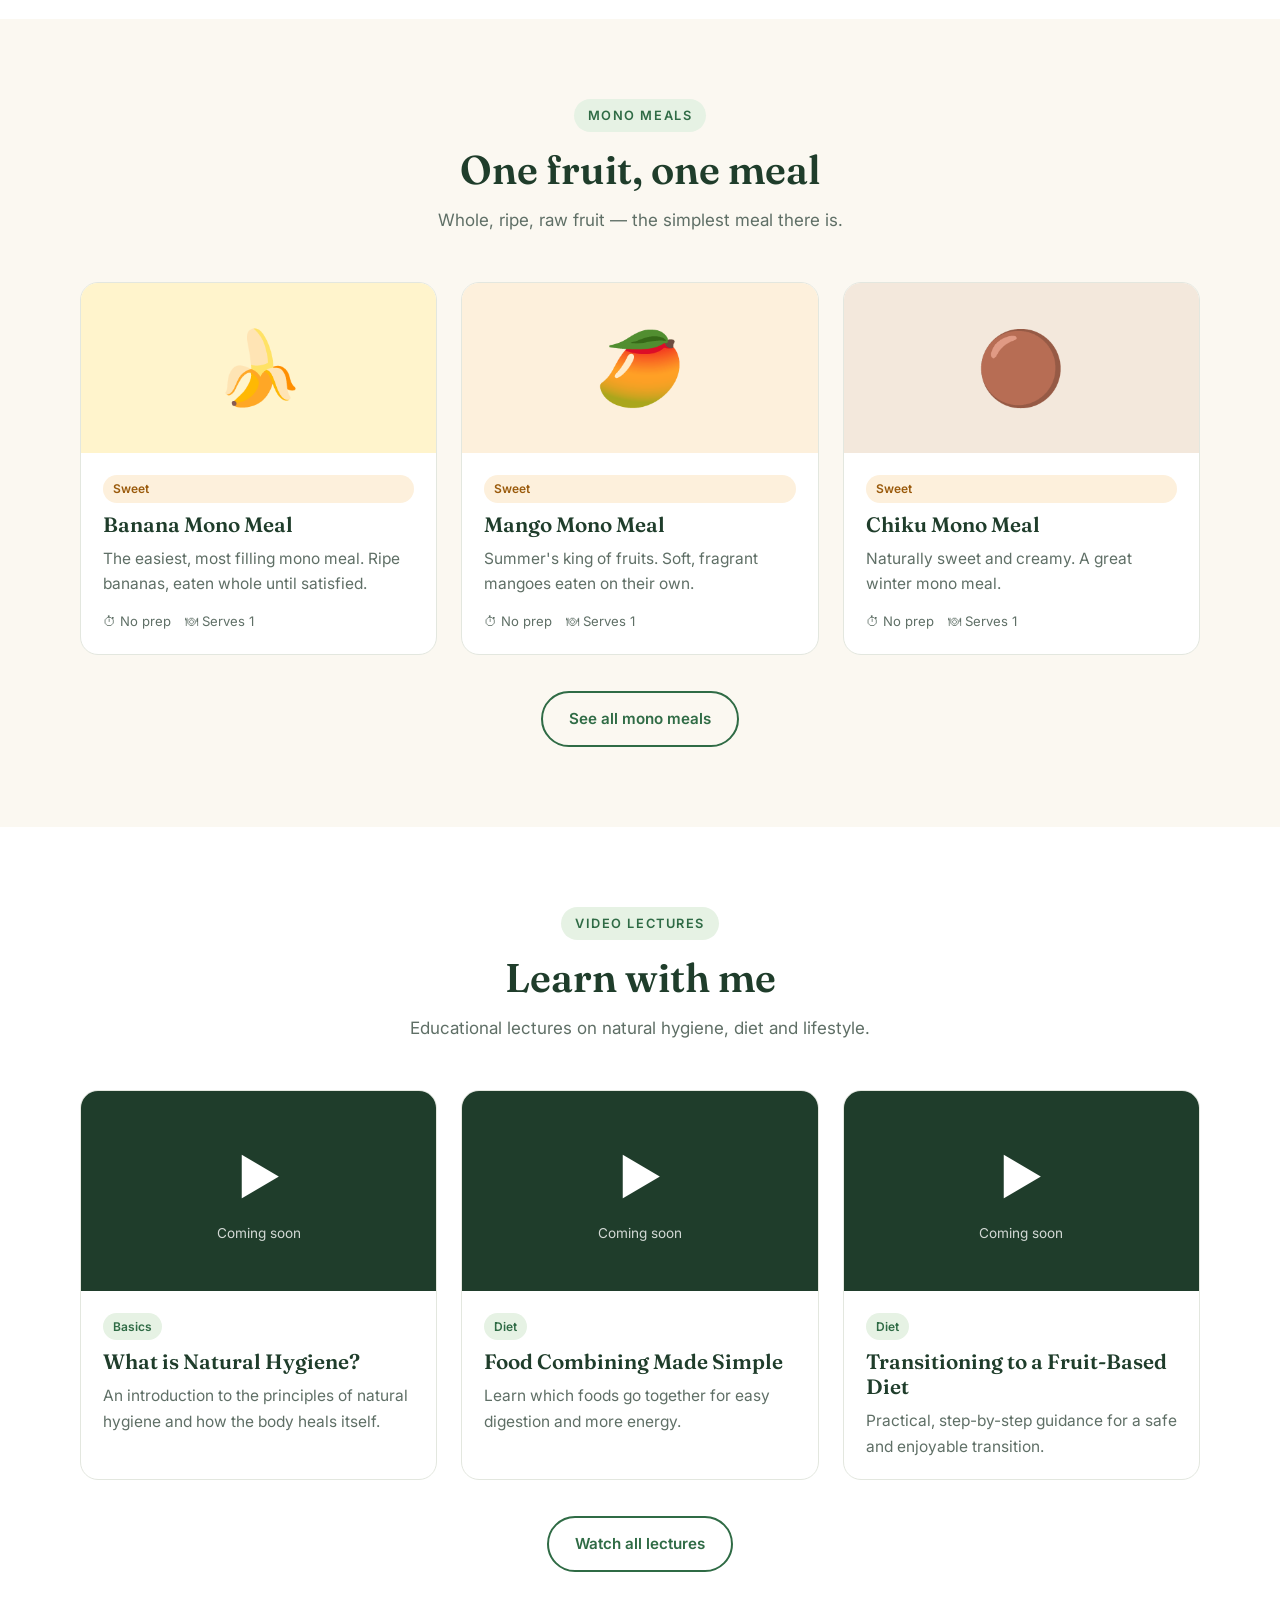
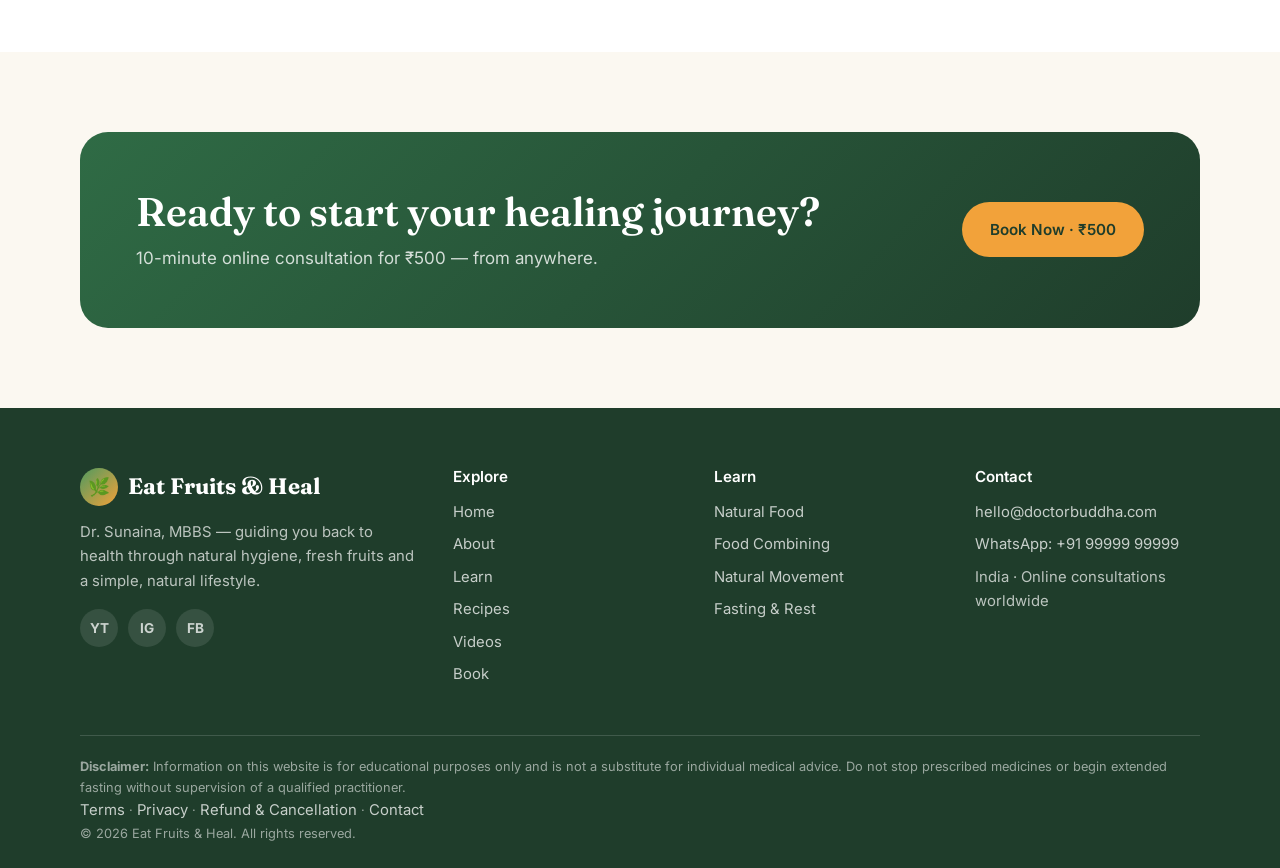
==== commit 3a11252c: "Replace recipes with mono fruit meals Co-Authored-By: Claude Opus 5.5 <noreply@anthropic.com> Claude" ====
--- a/index.html
+++ b/index.html
@@ -113,12 +113,12 @@
 <section class="section">
   <div class="container">
     <div class="section-head">
-      <span class="eyebrow">Recipes</span>
-      <h2>Fresh from the fruit bowl</h2>
-      <p>Simple raw vegan and fruit-based recipes you can make in minutes.</p>
+      <span class="eyebrow">Mono meals</span>
+      <h2>One fruit, one meal</h2>
+      <p>Whole, ripe, raw fruit — the simplest meal there is.</p>
     </div>
     <div class="grid grid-3" id="recipe-grid" data-limit="3"></div>
-    <div style="text-align:center;margin-top:36px"><a href="recipes.html" class="btn btn-outline">See all recipes</a></div>
+    <div style="text-align:center;margin-top:36px"><a href="recipes.html" class="btn btn-outline">See all mono meals</a></div>
   </div>
 </section>
 
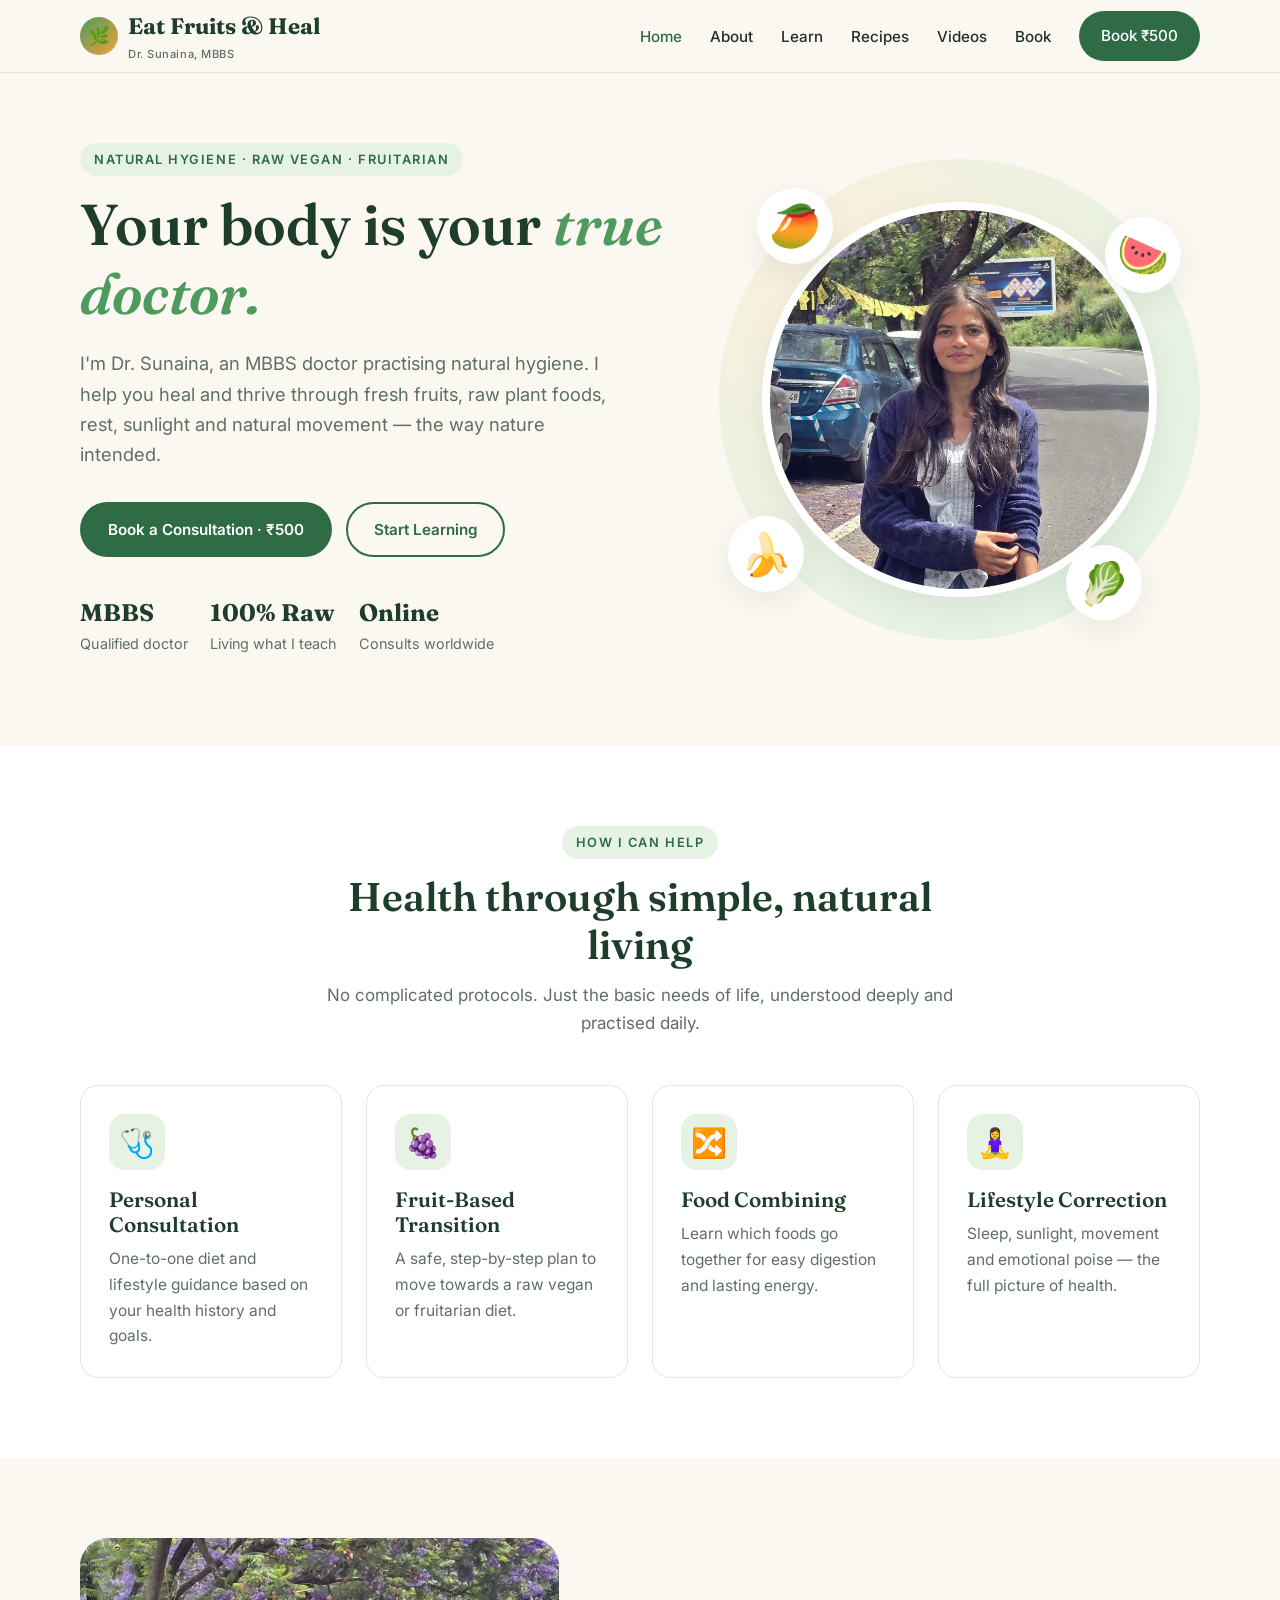
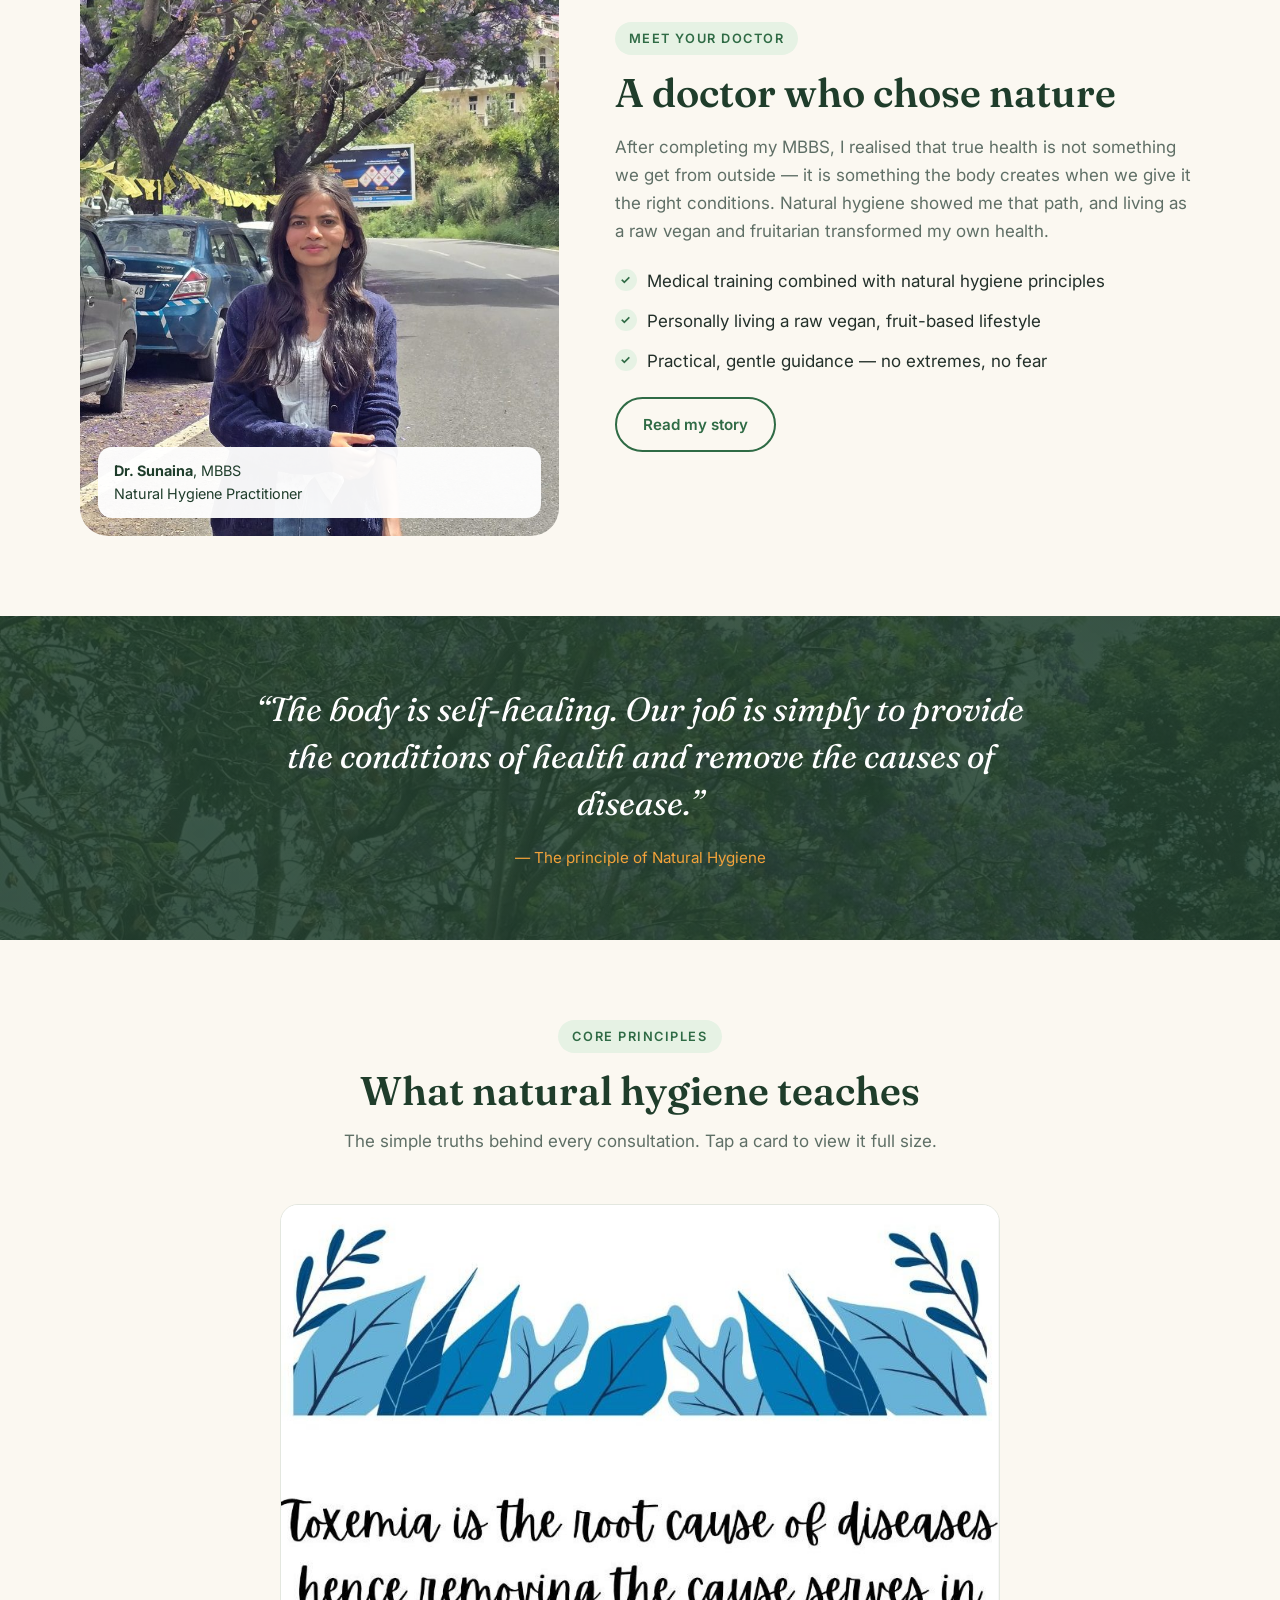
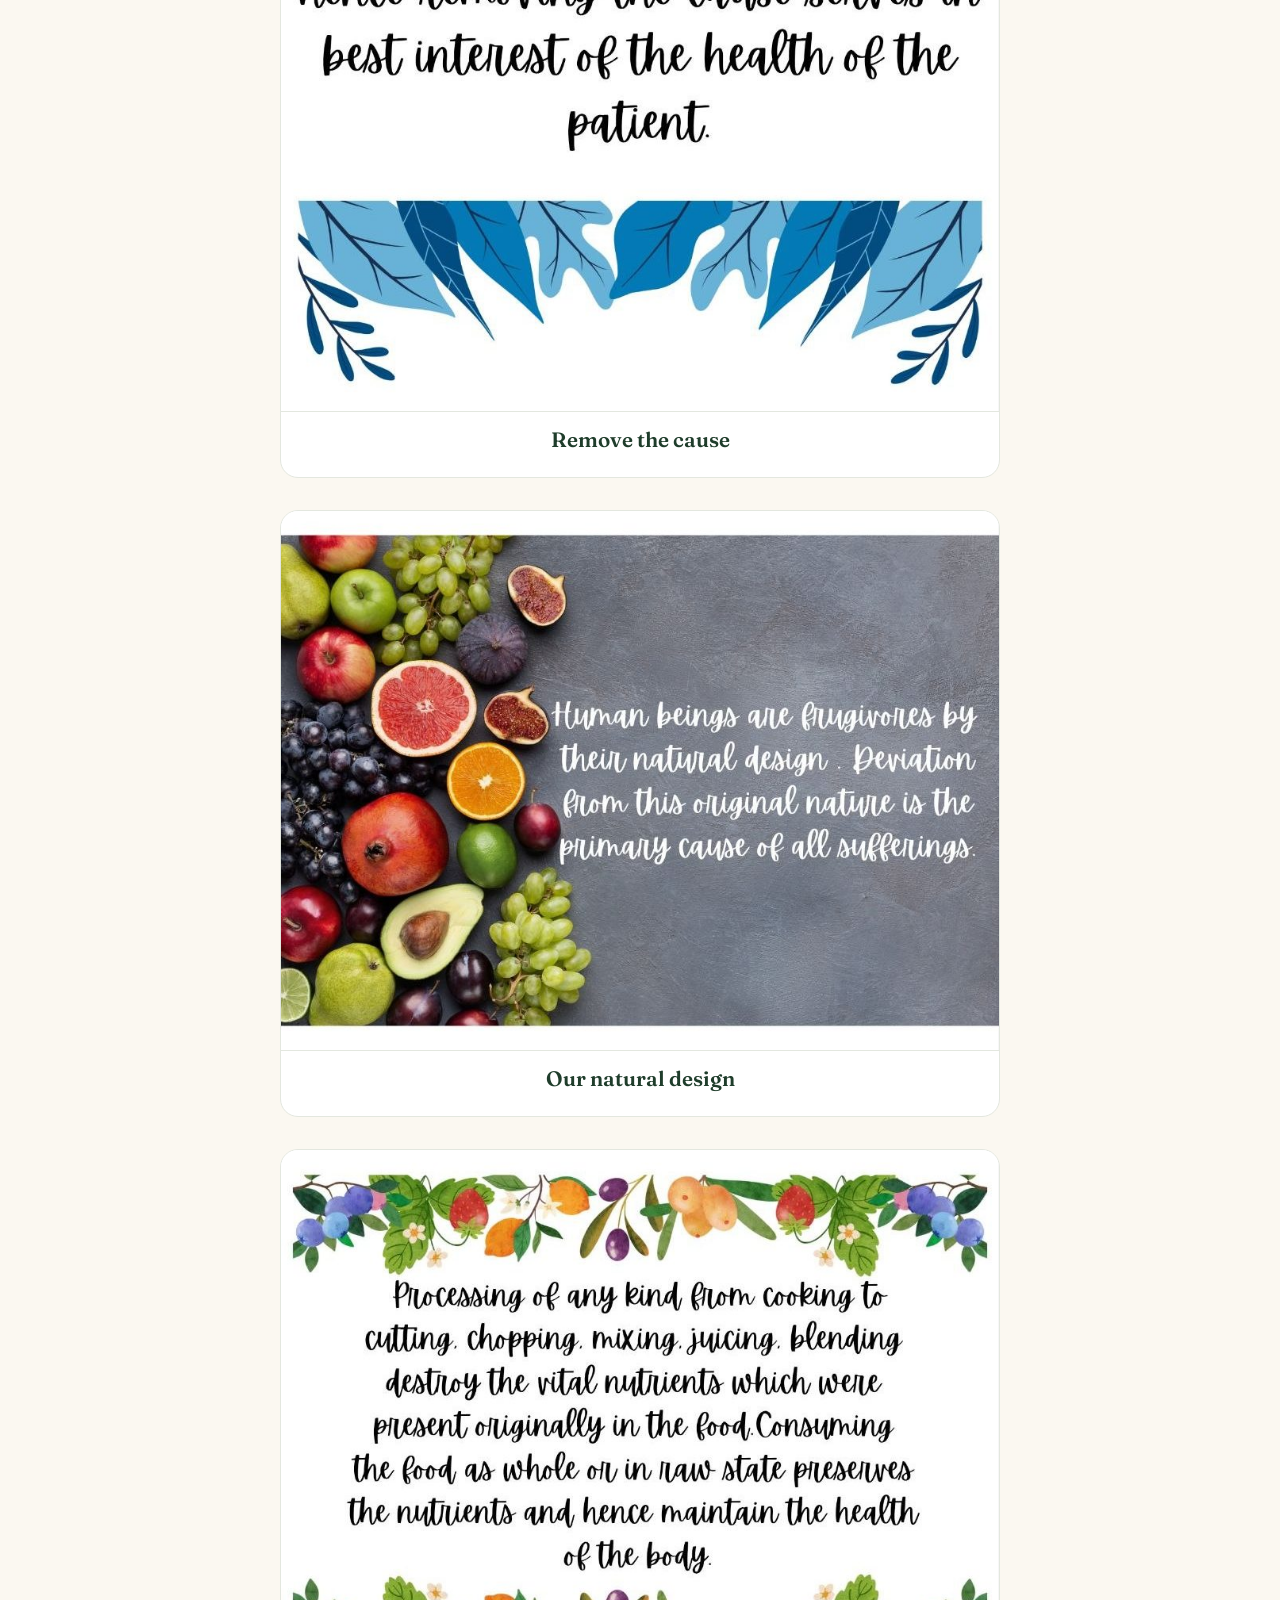
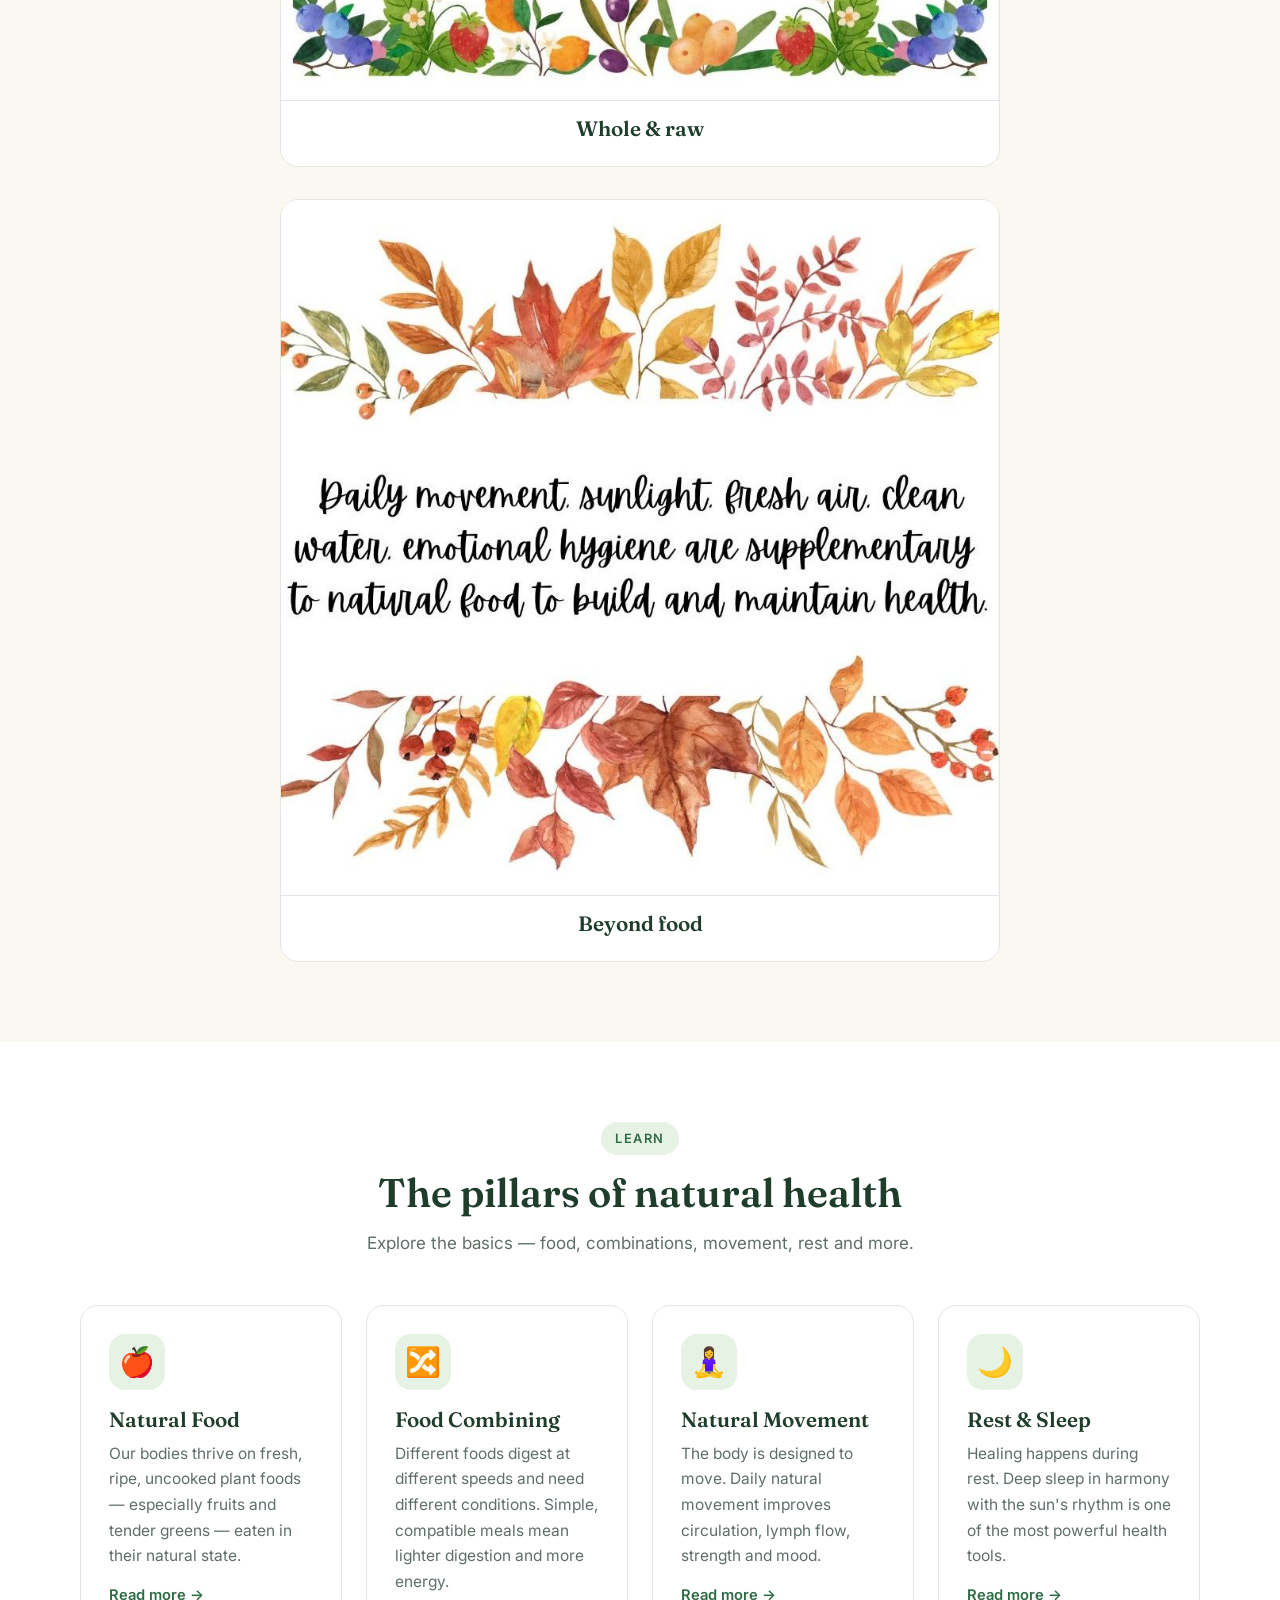
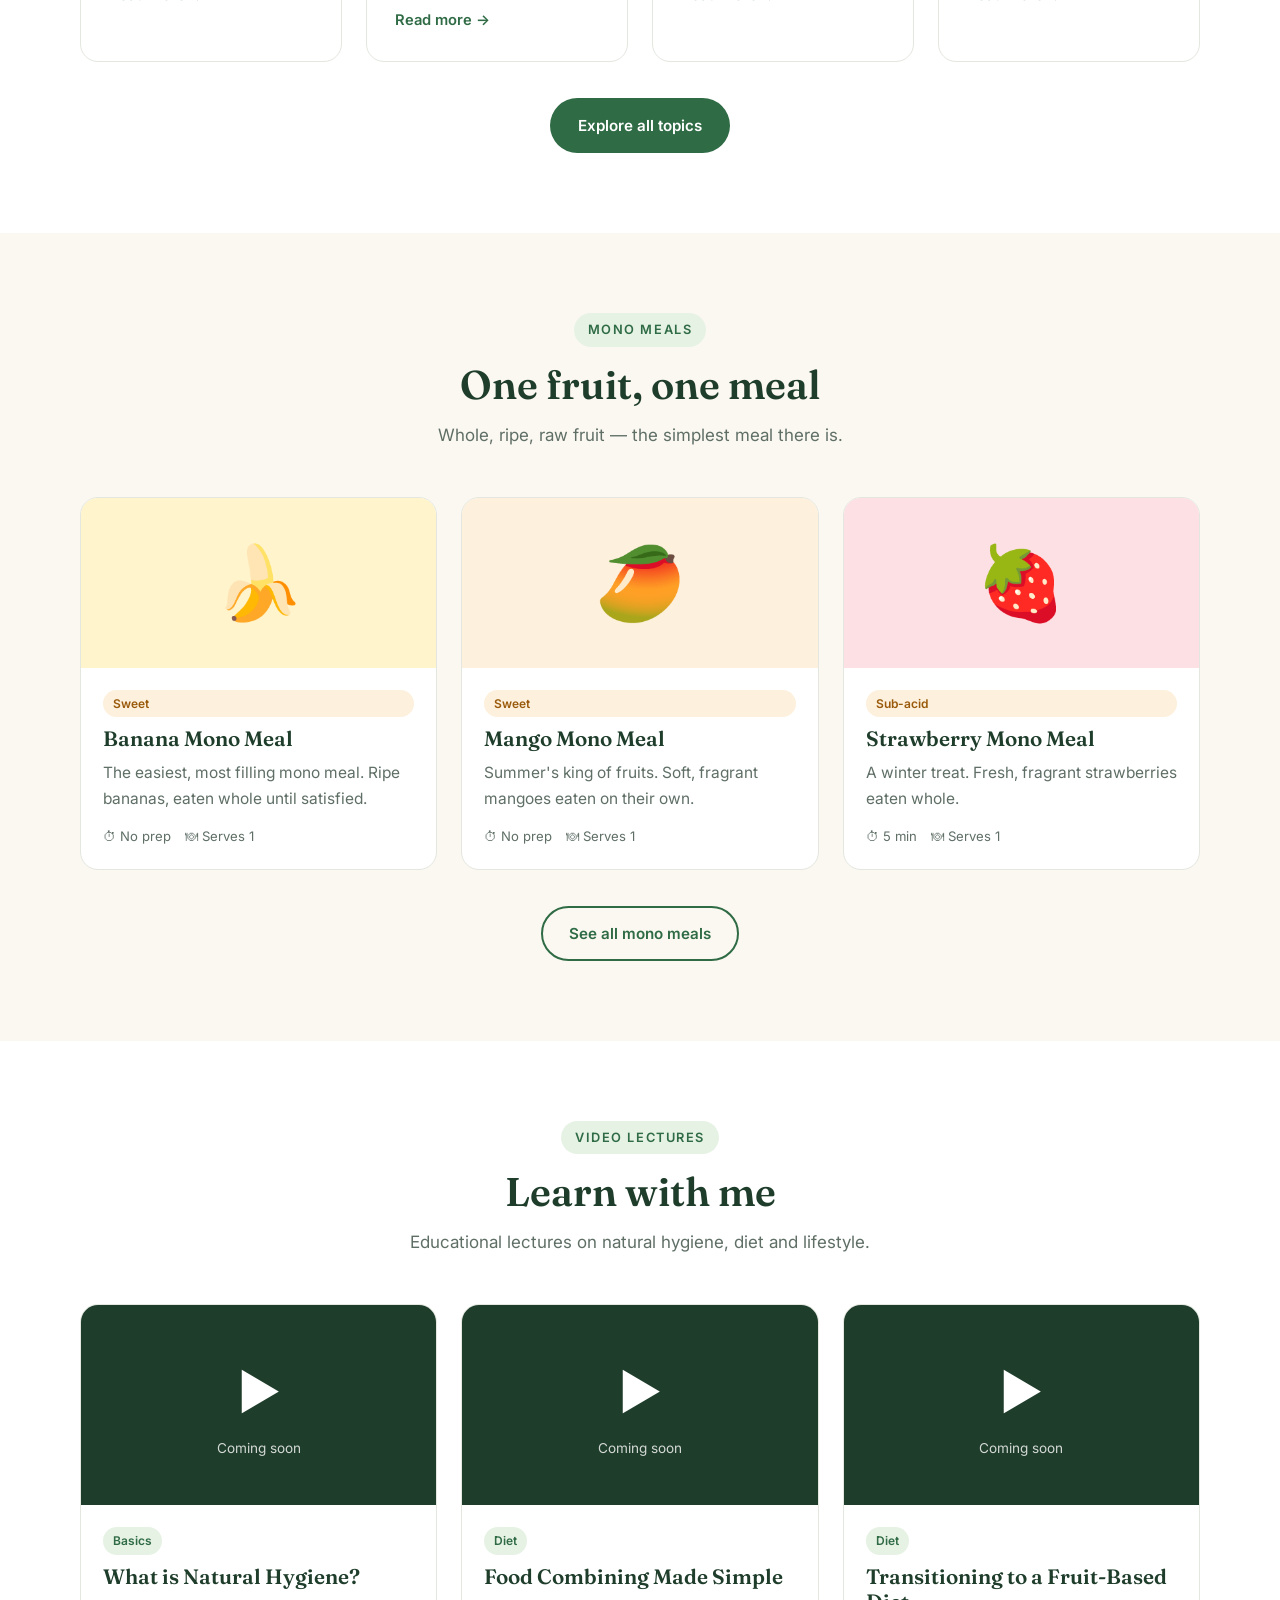
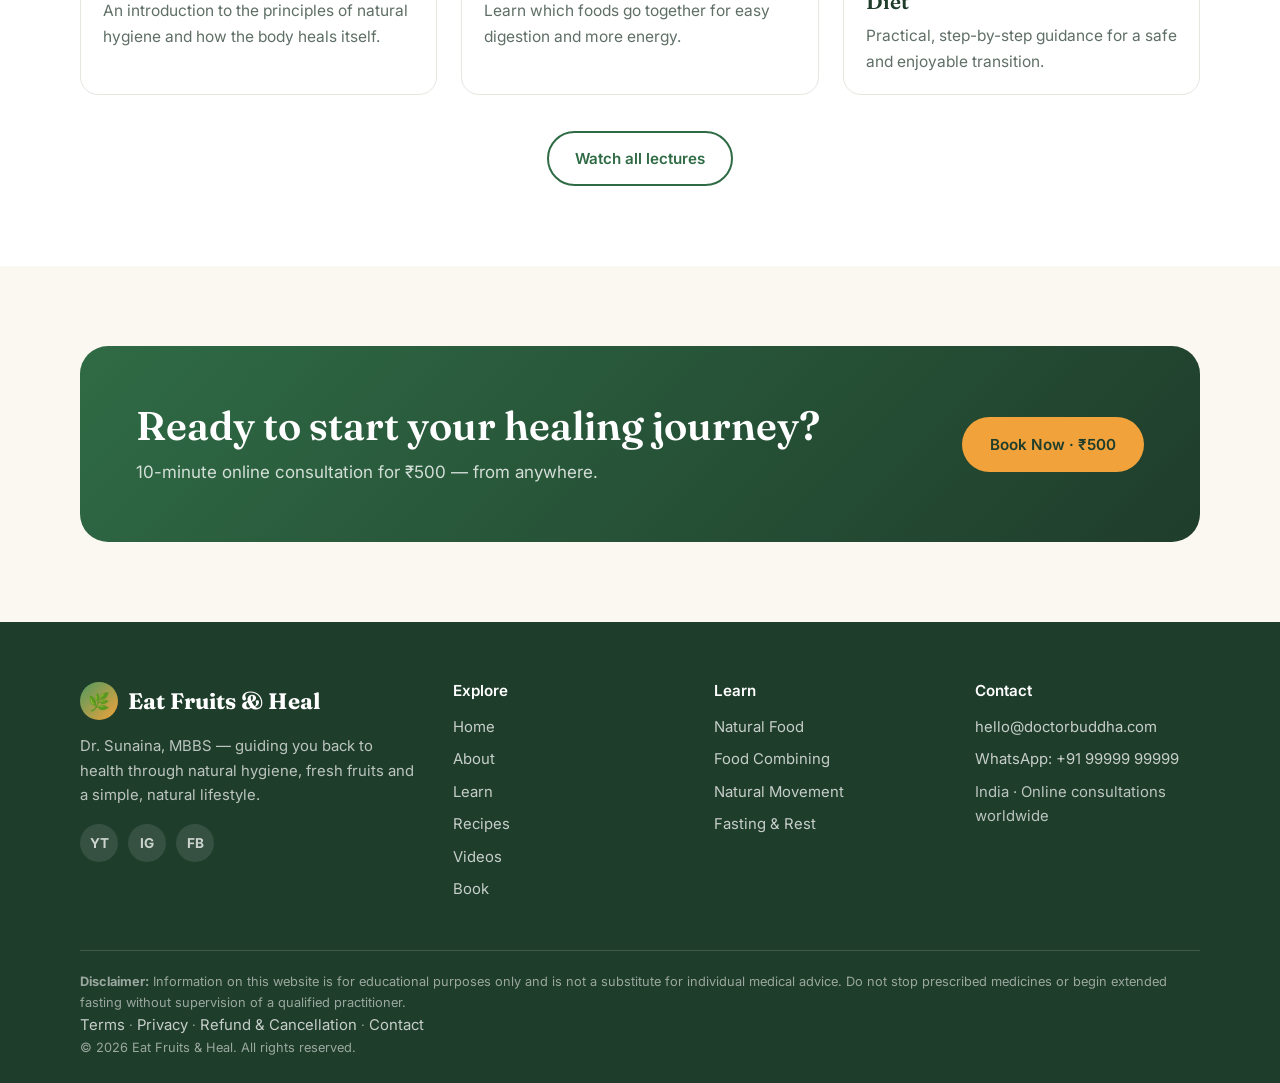
==== commit b35563ea: "Stack core principles vertically Co-Authored-By: Claude Opus 5.5 <noreply@anthropic.com> Claude-Sess" ====
--- a/index.html
+++ b/index.html
@@ -94,7 +94,7 @@
       <h2>What natural hygiene teaches</h2>
       <p>The simple truths behind every consultation. Tap a card to view it full size.</p>
     </div>
-    <div class="grid grid-2" id="principles-grid"></div>
+    <div class="principles-list" id="principles-grid"></div>
   </div>
 </section>
 
--- a/css/style.css
+++ b/css/style.css
@@ -300,3 +300,8 @@
 .principle figcaption p { font-size: 0.95rem; }
 .lightbox-box { max-width: 760px; background: #fff; }
 .lightbox-box img { width: 100%; height: auto; border-radius: 24px; }
+.principles-list { max-width: 720px; margin: 0 auto; display: grid; gap: 32px; }
+.principles-list .principle img { aspect-ratio: auto; height: auto; object-fit: initial; }
+.principles-list .principle figcaption { text-align: center; }
+.principles-list .principle figcaption p { display: none; }
+.principles-list .principle figcaption { padding: 16px 24px; }
